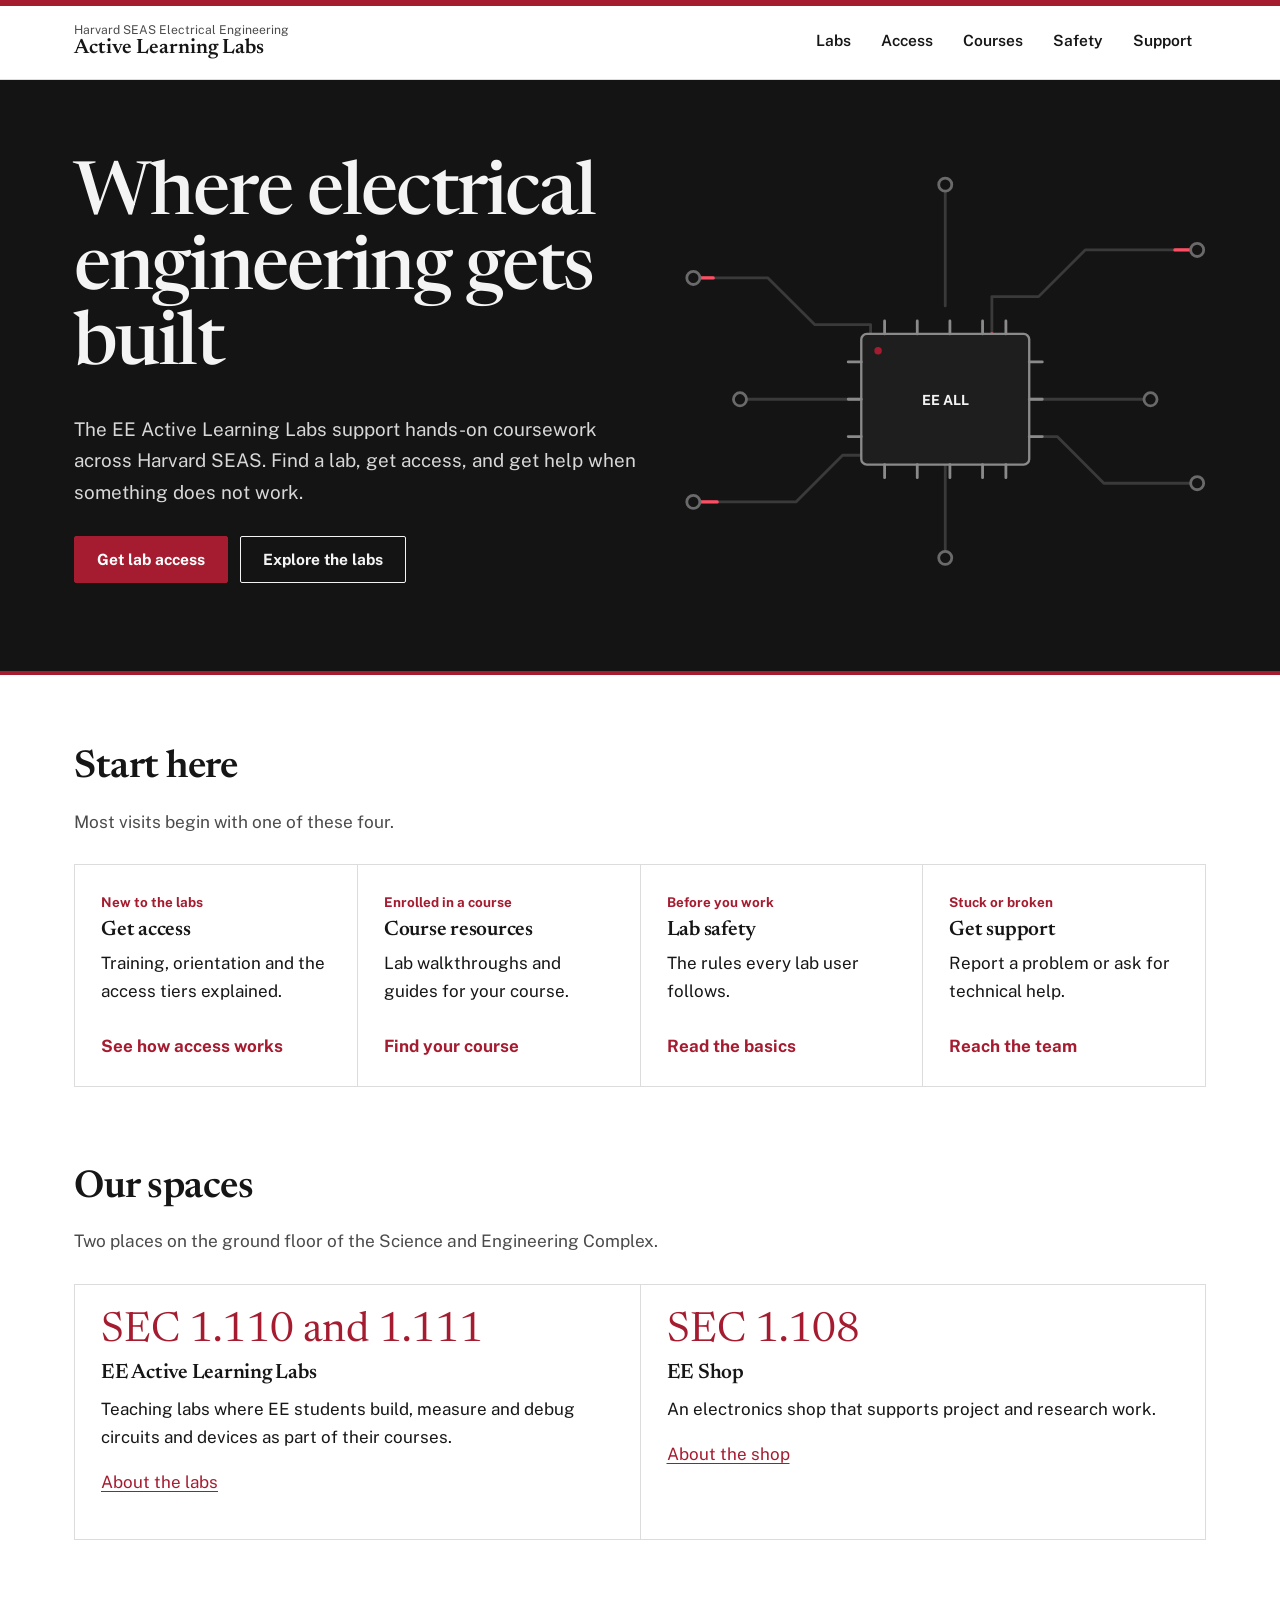
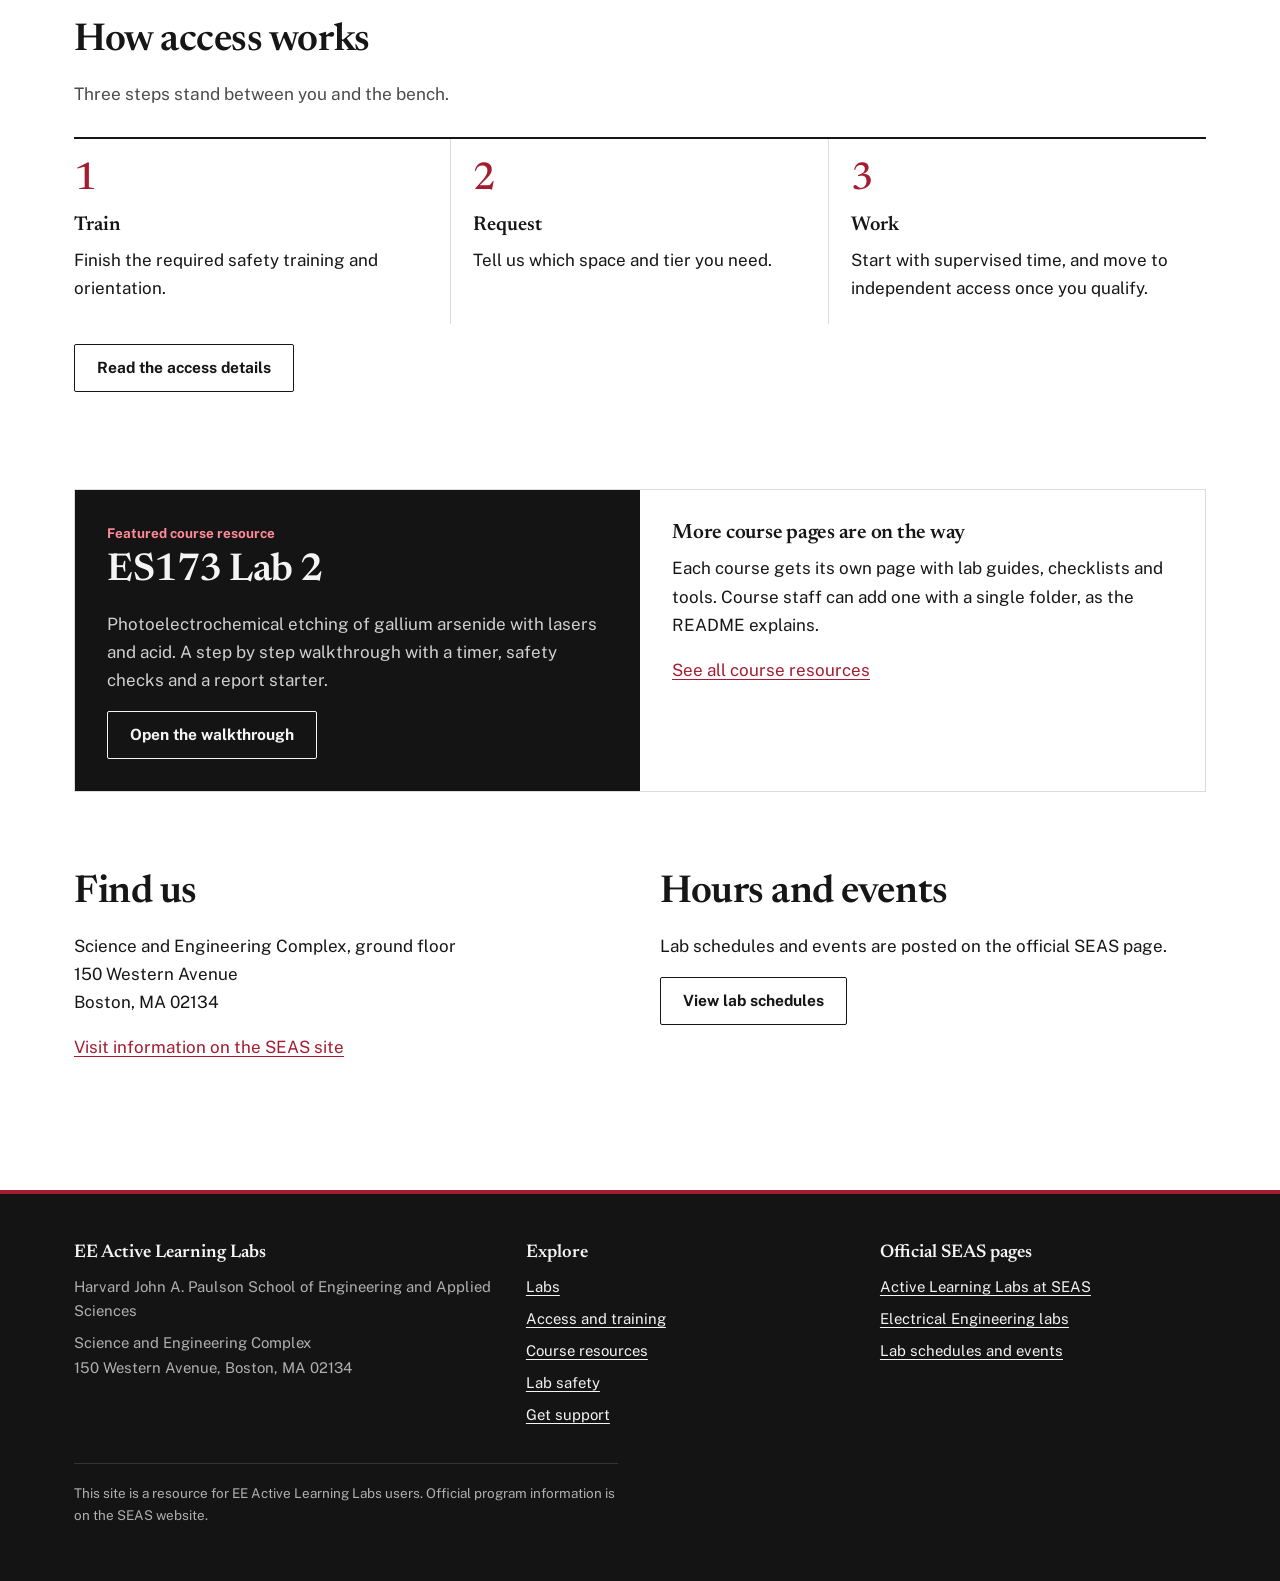
==== index.html @ 7f29cfff "Add files via upload" ====
<!doctype html>
<html lang="en">
<head>
<meta charset="utf-8">
<meta name="viewport" content="width=device-width, initial-scale=1, viewport-fit=cover">
<title>EE Active Learning Labs | Harvard SEAS</title>
<meta name="description" content="Hands-on electrical engineering labs at Harvard SEAS. Find a lab, get access and get support.">
<link rel="icon" href="assets/img/favicon.svg" type="image/svg+xml">
<link rel="preconnect" href="https://fonts.googleapis.com"><link rel="preconnect" href="https://fonts.gstatic.com" crossorigin><link href="https://fonts.googleapis.com/css2?family=Newsreader:opsz,wght@6..72,500;6..72,600&family=Public+Sans:wght@400;600;700&display=swap" rel="stylesheet">
<link rel="stylesheet" href="assets/css/site.css">
</head>
<body>
<a class="skip" href="#main">Skip to main content</a>
<header class="site"><div class="wrap site-in">
  <a class="brand" href="./"><span class="b1">Harvard SEAS Electrical Engineering</span><span class="b2">Active Learning Labs</span></a>
  <button class="menu-btn" id="menuBtn" aria-expanded="false" aria-controls="nav">Menu</button>
  <nav class="nav" id="nav" aria-label="Main"><ul><li><a href="labs/">Labs</a></li><li><a href="access/">Access</a></li><li><a href="courses/">Courses</a></li><li><a href="safety/">Safety</a></li><li><a href="support/">Support</a></li></ul></nav>
</div></header>
<main id="main">
<section class="hero"><div class="wrap">
  <div>
    <h1>Where electrical engineering gets built</h1>
    <p class="lede">The EE Active Learning Labs support hands-on coursework across Harvard SEAS. Find a lab, get access, and get help when something does not work.</p>
    <div class="btns"><a class="btn primary" href="access/">Get lab access</a><a class="btn ghost" href="labs/">Explore the labs</a></div>
  </div>
  <div class="hero-art" aria-hidden="true"><svg viewBox="0 0 560 440" role="img" aria-label="Decorative circuit board traces with a red signal pulse traveling toward a chip">
 <g class="trace">
  <path id="t1" d="M10 360 H120 L170 310 H230 V250" pathLength="400"/>
  <path id="t2" d="M550 90 H430 L380 140 H330 V180" pathLength="400"/>
  <path id="t3" d="M10 120 H90 L140 170 H200 V210" pathLength="400"/>
  <path id="t4" d="M550 340 H450 L400 290 H340 V260" pathLength="400"/>
  <path d="M280 20 V150"/><path d="M280 420 V290"/><path d="M60 250 H190"/><path d="M370 250 H500"/>
 </g>
 <path class="pulse" d="M10 360 H120 L170 310 H230 V250" pathLength="400"/>
 <path class="pulse b" d="M550 90 H430 L380 140 H330 V180" pathLength="400"/>
 <path class="pulse c" d="M10 120 H90 L140 170 H200 V210" pathLength="400"/>
 <g class="pad"><circle cx="10" cy="360" r="7"/><circle cx="550" cy="90" r="7"/><circle cx="10" cy="120" r="7"/><circle cx="550" cy="340" r="7"/><circle cx="280" cy="20" r="7"/><circle cx="280" cy="420" r="7"/><circle cx="60" cy="250" r="7"/><circle cx="500" cy="250" r="7"/></g>
 <rect class="chip" x="190" y="180" width="180" height="140" rx="6"/>
 <g stroke="#8A8A8A" stroke-width="3" stroke-linecap="round">
  <path d="M215 180v-14M250 180v-14M285 180v-14M320 180v-14M345 180v-14"/><path d="M215 320v14M250 320v14M285 320v14M320 320v14M345 320v14"/>
  <path d="M190 210h-14M190 250h-14M190 290h-14"/><path d="M370 210h14M370 250h14M370 290h14"/>
 </g>
 <circle cx="208" cy="198" r="4" fill="#A51C30"/>
 <text class="chip-t" x="280" y="256" text-anchor="middle">EE ALL</text>
</svg></div>
</div></section>

<section class="s"><div class="wrap">
  <div class="s-head"><h2>Start here</h2><p>Most visits begin with one of these four.</p></div>
  <div class="grid c4">
    <a class="tile" href="access/"><span class="kicker">New to the labs</span><h3>Get access</h3><p>Training, orientation and the access tiers explained.</p><span class="go">See how access works</span></a>
    <a class="tile" href="courses/"><span class="kicker">Enrolled in a course</span><h3>Course resources</h3><p>Lab walkthroughs and guides for your course.</p><span class="go">Find your course</span></a>
    <a class="tile" href="safety/"><span class="kicker">Before you work</span><h3>Lab safety</h3><p>The rules every lab user follows.</p><span class="go">Read the basics</span></a>
    <a class="tile" href="support/"><span class="kicker">Stuck or broken</span><h3>Get support</h3><p>Report a problem or ask for technical help.</p><span class="go">Reach the team</span></a>
  </div>
</div></section>

<section class="s"><div class="wrap">
  <div class="s-head"><h2>Our spaces</h2><p>Two places on the ground floor of the Science and Engineering Complex.</p></div>
  <div class="grid c2">
    <div><span class="room">SEC 1.110 and 1.111</span><h3>EE Active Learning Labs</h3><p>Teaching labs where EE students build, measure and debug circuits and devices as part of their courses.</p><p><a href="labs/">About the labs</a></p></div>
    <div><span class="room">SEC 1.108</span><h3>EE Shop</h3><p>An electronics shop that supports project and research work.</p><p><a href="labs/">About the shop</a></p></div>
  </div>
</div></section>

<section class="s"><div class="wrap">
  <div class="s-head"><h2>How access works</h2><p>Three steps stand between you and the bench.</p></div>
  <ol class="steps">
    <li><b>Train</b>Finish the required safety training and orientation.</li>
    <li><b>Request</b>Tell us which space and tier you need.</li>
    <li><b>Work</b>Start with supervised time, and move to independent access once you qualify.</li>
  </ol>
  <p style="margin-top:20px"><a class="btn" href="access/">Read the access details</a></p>
</div></section>

<section class="s"><div class="wrap">
  <div class="feature">
    <div class="dark"><span class="kicker" style="color:#FF8A99">Featured course resource</span><h2 style="color:#F4F4F4">ES173 Lab 2</h2><p>Photoelectrochemical etching of gallium arsenide with lasers and acid. A step by step walkthrough with a timer, safety checks and a report starter.</p><a class="btn ghost" href="courses/es173-lab2/">Open the walkthrough</a></div>
    <div><h3>More course pages are on the way</h3><p>Each course gets its own page with lab guides, checklists and tools. Course staff can add one with a single folder, as the README explains.</p><p><a href="courses/">See all course resources</a></p></div>
  </div>
</div></section>

<section class="s"><div class="wrap">
  <div class="cols">
    <div><h2>Find us</h2><p>Science and Engineering Complex, ground floor<br>150 Western Avenue<br>Boston, MA 02134</p><p><a href="https://seas.harvard.edu/about-us/visit-us" target="_blank" rel="noopener">Visit information on the SEAS site</a></p></div>
    <div><h2>Hours and events</h2><p>Lab schedules and events are posted on the official SEAS page.</p><p><a class="btn" href="https://seas.harvard.edu/active-learning-labs/events-lab-schedules" target="_blank" rel="noopener">View lab schedules</a></p></div>
  </div>
</div></section>
</main>
<footer class="foot"><div class="wrap">
  <div><b>EE Active Learning Labs</b><p>Harvard John A. Paulson School of Engineering and Applied Sciences</p><p>Science and Engineering Complex<br>150 Western Avenue, Boston, MA 02134</p></div>
  <div><b>Explore</b><p><a href="labs/">Labs</a></p><p><a href="access/">Access and training</a></p><p><a href="courses/">Course resources</a></p><p><a href="safety/">Lab safety</a></p><p><a href="support/">Get support</a></p></div>
  <div><b>Official SEAS pages</b><p><a href="https://seas.harvard.edu/active-learning-labs" target="_blank" rel="noopener">Active Learning Labs at SEAS</a></p><p><a href="https://seas.harvard.edu/active-learning-labs/electrical-engineering" target="_blank" rel="noopener">Electrical Engineering labs</a></p><p><a href="https://seas.harvard.edu/active-learning-labs/events-lab-schedules" target="_blank" rel="noopener">Lab schedules and events</a></p></div>
  <p class="fine">This site is a resource for EE Active Learning Labs users. Official program information is on the SEAS website.</p>
</div></footer>
<script src="assets/js/config.js"></script>
<script src="assets/js/site.js"></script>
</body>
</html>
---- assets/css/site.css ----
:root{
  --crimson:#A51C30;--crimson-ink:#8C1527;--on-crimson:#fff;
  --ink:#161616;--ink-2:#4B4B4B;--paper:#fff;--mist:#F4F4F4;--rule:#DCDCDC;--rule-2:#B5B5B5;--focus:#1F5FA6;
  --hero:#141414;--hero-ink:#F4F4F4;--hero-2:#B0B0B0;
  --serif:'Newsreader',Georgia,'Times New Roman',serif;
  --sans:'Public Sans','Helvetica Neue',Arial,system-ui,sans-serif;
  color-scheme:light;
  box-sizing:border-box;padding-top:env(safe-area-inset-top,0px);padding-bottom:env(safe-area-inset-bottom,0px);
}
@media (prefers-color-scheme:dark){
  :root:not([data-theme="light"]){--crimson:#E25A6E;--crimson-ink:#F08797;--on-crimson:#1A0A0D;--ink:#ECECEC;--ink-2:#B3B3B3;--paper:#1B1B1B;--mist:#121212;--rule:#303030;--rule-2:#4A4A4A;--focus:#8AB4F8;--hero:#0B0B0B;color-scheme:dark}
}
:root[data-theme="dark"]{--crimson:#E25A6E;--crimson-ink:#F08797;--on-crimson:#1A0A0D;--ink:#ECECEC;--ink-2:#B3B3B3;--paper:#1B1B1B;--mist:#121212;--rule:#303030;--rule-2:#4A4A4A;--focus:#8AB4F8;--hero:#0B0B0B;color-scheme:dark}
*,*::before,*::after{box-sizing:inherit}
html{scroll-behavior:smooth;scroll-padding-top:calc(env(safe-area-inset-top,0px) + 80px)}
body{margin:0;background:var(--paper);color:var(--ink);font:17px/1.65 var(--sans);-webkit-text-size-adjust:100%}
body::before{content:"";position:fixed;inset:0 0 auto;height:env(safe-area-inset-top,0px);background:var(--paper);z-index:60}
a{color:var(--crimson);text-underline-offset:3px}
:focus-visible{outline:3px solid var(--focus);outline-offset:3px;border-radius:2px}
.skip{position:absolute;left:-9999px;top:0}.skip:focus{left:12px;top:12px;z-index:99;background:var(--paper);padding:8px 14px}
h1,h2,h3{font-family:var(--serif);font-weight:600;line-height:1.12;margin:0 0 .45em;letter-spacing:-.012em}
h2{font-size:clamp(1.75rem,3.2vw,2.4rem)}h3{font-size:1.3rem}
p{margin:0 0 1em;max-width:68ch}ul,ol{max-width:68ch;padding-left:1.2em}li{margin-bottom:.35em}
.wrap{max-width:1180px;margin:0 auto;padding:0 24px}

/* header */
.site{position:sticky;top:env(safe-area-inset-top,0px);z-index:50;background:var(--paper);border-top:6px solid var(--crimson);border-bottom:1px solid var(--rule)}
.site-in{display:flex;align-items:center;justify-content:space-between;gap:16px;padding-top:12px;padding-bottom:12px}
.brand{display:flex;flex-direction:column;text-decoration:none;color:var(--ink);line-height:1.2}
.brand .b1{font-size:.76rem;color:var(--ink-2)}.brand .b2{font-family:var(--serif);font-weight:600;font-size:1.3rem}
.nav ul{list-style:none;display:flex;gap:2px;margin:0;padding:0;max-width:none}
.nav li{margin:0}
.nav a{display:block;padding:10px 14px;text-decoration:none;color:var(--ink);font-weight:600;font-size:.97rem;border-bottom:3px solid transparent}
.nav a:hover{border-bottom-color:var(--rule-2)}
.nav a[aria-current="page"]{border-bottom-color:var(--crimson)}
.menu-btn{display:none;font:inherit;font-weight:700;background:none;border:1.5px solid var(--ink);color:var(--ink);padding:8px 14px;border-radius:2px;min-height:44px;cursor:pointer}
@media(max-width:820px){
  .menu-btn{display:block}
  .nav{display:none;position:absolute;left:0;right:0;top:100%;background:var(--paper);border-bottom:1px solid var(--rule);padding:8px 24px 16px}
  .nav.open{display:block}
  .nav ul{flex-direction:column}
  .nav a{border-bottom:1px solid var(--rule);padding:14px 4px}
}

/* buttons */
.btn{font:inherit;font-weight:700;font-size:.97rem;display:inline-flex;align-items:center;justify-content:center;min-height:46px;padding:10px 22px;border-radius:2px;border:1.5px solid var(--ink);background:transparent;color:var(--ink);text-decoration:none;cursor:pointer;transition:background .15s,color .15s}
.btn:hover{background:var(--ink);color:var(--paper)}
.btn.primary{background:var(--crimson);border-color:var(--crimson);color:var(--on-crimson)}
.btn.primary:hover{background:var(--crimson-ink);border-color:var(--crimson-ink)}
.btn.ghost{border-color:var(--hero-ink);color:var(--hero-ink)}.btn.ghost:hover{background:var(--hero-ink);color:var(--hero)}
.btn[aria-disabled="true"]{opacity:.55;pointer-events:none}
.btns{display:flex;flex-wrap:wrap;gap:12px}

/* hero */
.hero{background:var(--hero);color:var(--hero-ink);border-bottom:4px solid var(--crimson);overflow:hidden}
.hero .wrap{display:grid;gap:32px;padding-top:56px;padding-bottom:64px}
@media(min-width:940px){.hero .wrap{grid-template-columns:1.05fr .95fr;align-items:center;padding-top:80px;padding-bottom:88px}}
.hero h1{font-size:clamp(2.5rem,6vw,4.6rem);font-weight:500;letter-spacing:-.025em;line-height:1.02;margin-bottom:.4em}
.hero p.lede{font-size:1.18rem;color:#D8D8D8;max-width:50ch;margin-bottom:28px}
.hero-art svg{display:block;width:100%;height:auto}
.trace{fill:none;stroke:#3A3A3A;stroke-width:3;stroke-linecap:round;stroke-linejoin:round}
.pulse{fill:none;stroke:#FF4D63;stroke-width:3.5;stroke-linecap:round;stroke-linejoin:round;stroke-dasharray:34 366;stroke-dashoffset:0;animation:run 5.5s linear infinite}
.pulse.b{animation-delay:-2.2s;animation-duration:7s}
.pulse.c{animation-delay:-4s;animation-duration:6.2s}
@keyframes run{to{stroke-dashoffset:-400}}
.pad{fill:#141414;stroke:#6A6A6A;stroke-width:3}
.chip{fill:#1E1E1E;stroke:#8A8A8A;stroke-width:2.5}
.chip-t{font:700 15px var(--sans);fill:#F4F4F4}
@media(prefers-reduced-motion:reduce){.pulse{animation:none;stroke-dasharray:none;opacity:.5}html{scroll-behavior:auto}}

/* sections */
section.s{padding:72px 0 8px}
.s-head{max-width:760px;margin-bottom:28px}
.s-head p{color:var(--ink-2);font-size:1.08rem}
.page-head{background:var(--mist);border-bottom:1px solid var(--rule);padding:48px 0 40px}
.page-head h1{font-size:clamp(2.1rem,4.6vw,3.2rem);font-weight:500;margin-bottom:.3em}
.page-head p{color:var(--ink-2);font-size:1.12rem;margin:0}
.crumb{font-size:.88rem;color:var(--ink-2);margin-bottom:14px}.crumb a{color:var(--ink-2)}
.grid{display:grid;gap:1px;background:var(--rule);border:1px solid var(--rule);grid-template-columns:1fr}
@media(min-width:700px){.grid.c2{grid-template-columns:repeat(2,1fr)}.grid.c4{grid-template-columns:repeat(2,1fr)}}
@media(min-width:1000px){.grid.c3{grid-template-columns:repeat(3,1fr)}.grid.c4{grid-template-columns:repeat(4,1fr)}}
.grid>*{background:var(--paper);padding:26px}
a.tile{display:block;text-decoration:none;color:var(--ink);transition:background .15s}
a.tile:hover{background:var(--mist)}
a.tile h3{margin-bottom:.3em}
a.tile .go{display:inline-block;margin-top:10px;font-weight:700;color:var(--crimson)}
a.tile:hover .go{text-decoration:underline}
.kicker{display:block;font-size:.84rem;font-weight:700;color:var(--crimson);margin-bottom:6px}
.room{font-family:var(--serif);font-size:2.6rem;line-height:1;color:var(--crimson);display:block;margin-bottom:10px}
.steps{list-style:none;padding:0;margin:0;counter-reset:s;border-top:2px solid var(--ink);max-width:none;display:grid;grid-template-columns:1fr}
@media(min-width:800px){.steps{grid-template-columns:repeat(3,1fr)}.steps li{border-right:1px solid var(--rule)}.steps li:last-child{border-right:0}}
.steps li{counter-increment:s;padding:20px 22px 22px 0;margin:0;border-bottom:1px solid var(--rule)}
@media(min-width:800px){.steps li{padding:22px;border-bottom:0}.steps li:first-child{padding-left:0}}
.steps li::before{content:counter(s);display:block;font:500 2.4rem/1 var(--serif);color:var(--crimson);margin-bottom:10px}
.steps b{display:block;font-family:var(--serif);font-size:1.25rem;font-weight:600;margin-bottom:4px}
.feature{display:grid;gap:0;border:1px solid var(--rule);grid-template-columns:1fr}
@media(min-width:800px){.feature{grid-template-columns:1fr 1fr}}
.feature>div{padding:32px}
.feature .dark{background:var(--hero);color:var(--hero-ink)}
.feature .dark p{color:#D0D0D0}
.callout{border-left:4px solid var(--ink);background:var(--mist);padding:16px 20px;margin:0 0 1.5em;max-width:74ch}
.callout.warn{border-color:#C98A1B;background:#FFF5DE;color:#553600}
@media(prefers-color-scheme:dark){:root:not([data-theme="light"]) .callout.warn{background:#34270C;color:#F2D79E}}
.callout>:last-child{margin:0}
.cols{display:grid;gap:40px;grid-template-columns:1fr}
@media(min-width:860px){.cols{grid-template-columns:1fr 1fr}}
.rules{list-style:none;padding:0;margin:0;border-top:1px solid var(--rule);max-width:none}
.rules li{padding:14px 0;margin:0;border-bottom:1px solid var(--rule)}
.rules b{display:block}
details.acc{border-top:1px solid var(--rule);max-width:78ch}details.acc:last-of-type{border-bottom:1px solid var(--rule)}
details.acc summary{cursor:pointer;list-style:none;display:flex;justify-content:space-between;align-items:center;gap:16px;padding:16px 4px;font-family:var(--serif);font-weight:600;font-size:1.2rem}
details.acc summary::-webkit-details-marker{display:none}
details.acc summary::after{content:"";width:12px;height:12px;border-right:2px solid var(--crimson);border-bottom:2px solid var(--crimson);transform:rotate(45deg) translateY(-3px);transition:transform .2s;flex:none}
details.acc[open] summary::after{transform:rotate(-135deg) translateY(-3px)}
details.acc>div{padding:0 4px 16px}
table{border-collapse:collapse;width:100%;font-size:.97rem}
th,td{padding:12px;text-align:left;vertical-align:top;border-bottom:1px solid var(--rule)}
thead th{border-bottom:2px solid var(--ink)}
.tw{overflow-x:auto}
main{padding-bottom:24px}

/* footer */
.foot{background:var(--hero);color:var(--hero-2);margin-top:80px;border-top:4px solid var(--crimson)}
.foot .wrap{display:grid;gap:28px;padding-top:44px;padding-bottom:48px;font-size:.93rem}
@media(min-width:820px){.foot .wrap{grid-template-columns:1.3fr 1fr 1fr}}
.foot b{display:block;color:var(--hero-ink);font-family:var(--serif);font-size:1.15rem;font-weight:600;margin-bottom:6px}
.foot a{color:var(--hero-ink)}.foot p{margin:0 0 .5em}
.foot .fine{grid-column:1/-1;border-top:1px solid #333;padding-top:18px;font-size:.84rem}
@media print{.site,.foot,body::before{display:none}}
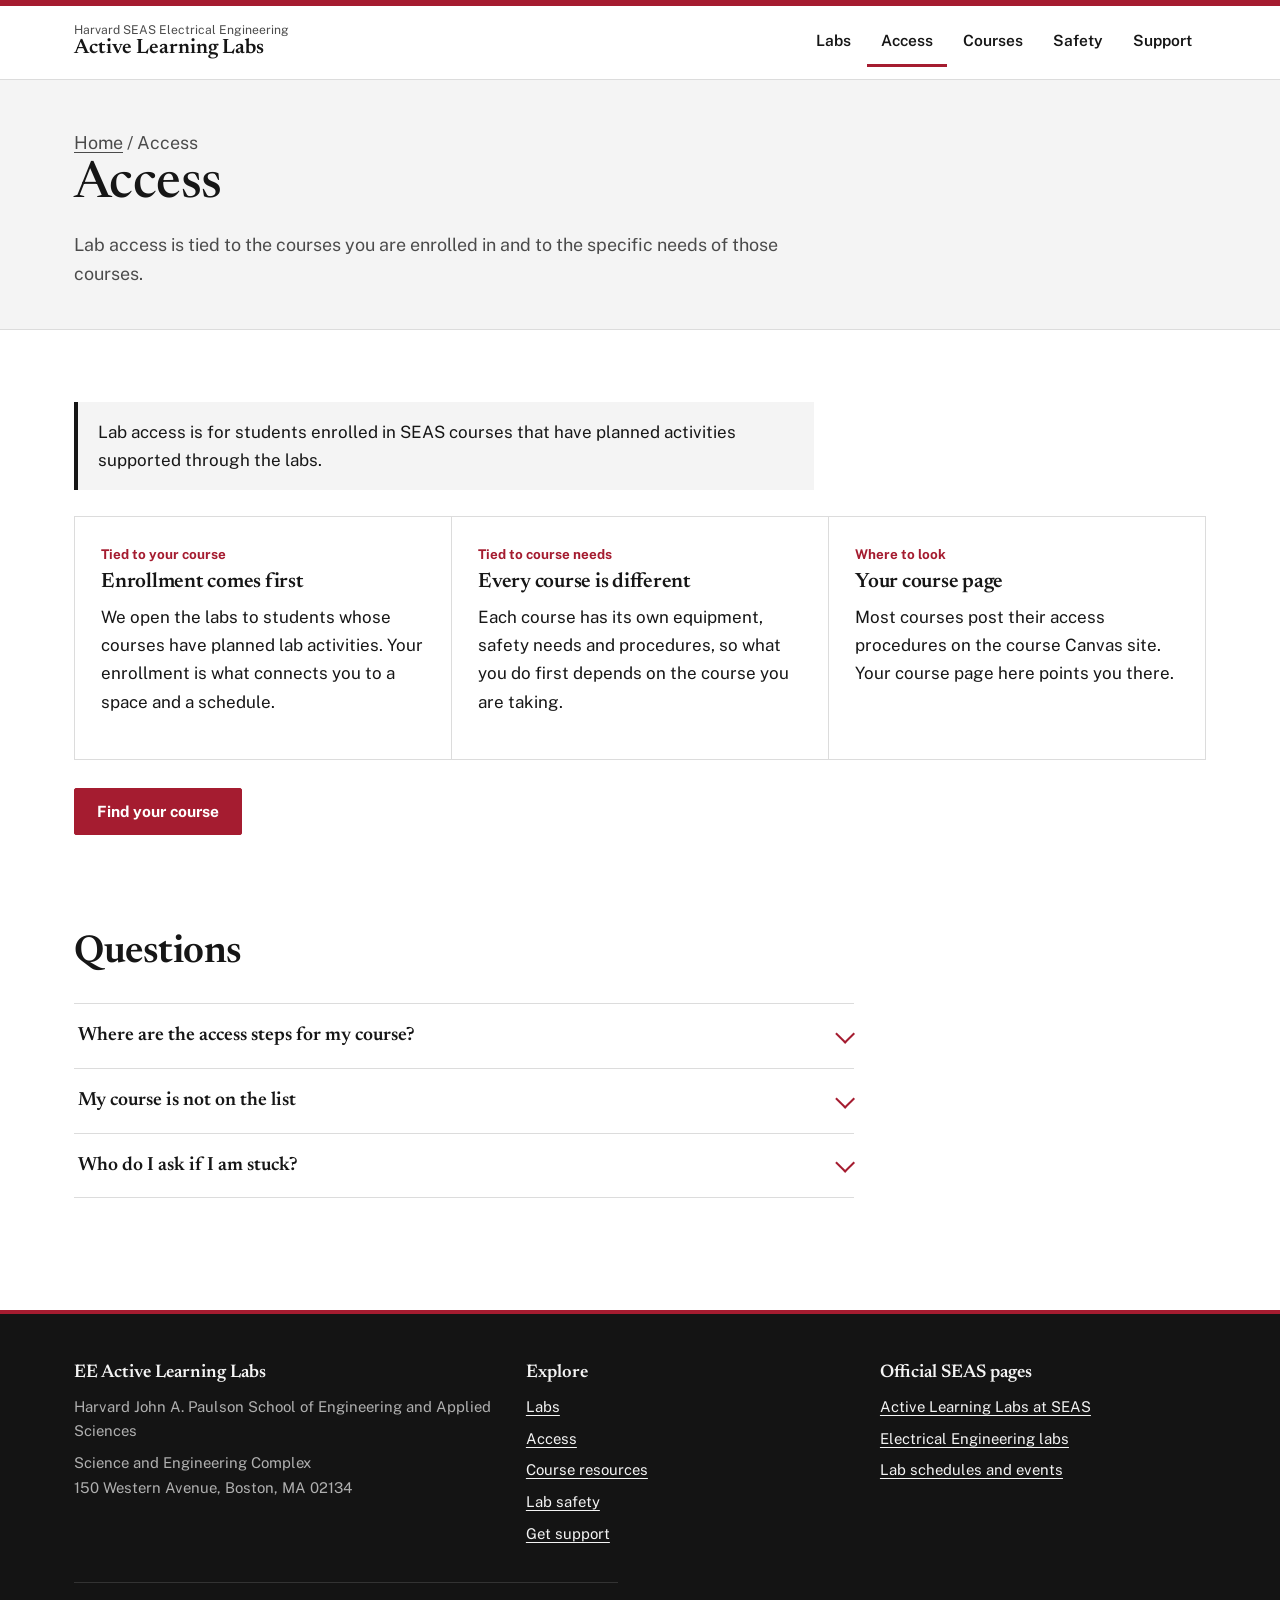
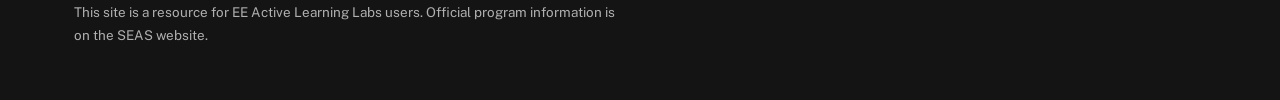
==== commit c474f5f1: "Add files via upload" ====
--- a/index.html
+++ b/index.html
@@ -3,97 +3,45 @@
 <head>
 <meta charset="utf-8">
 <meta name="viewport" content="width=device-width, initial-scale=1, viewport-fit=cover">
-<title>EE Active Learning Labs | Harvard SEAS</title>
-<meta name="description" content="Hands-on electrical engineering labs at Harvard SEAS. Find a lab, get access and get support.">
-<link rel="icon" href="assets/img/favicon.svg" type="image/svg+xml">
+<title>Access | EE Active Learning Labs</title>
+<meta name="description" content="How lab access works for courses supported by the EE Active Learning Labs.">
+<link rel="icon" href="../assets/img/favicon.svg" type="image/svg+xml">
 <link rel="preconnect" href="https://fonts.googleapis.com"><link rel="preconnect" href="https://fonts.gstatic.com" crossorigin><link href="https://fonts.googleapis.com/css2?family=Newsreader:opsz,wght@6..72,500;6..72,600&family=Public+Sans:wght@400;600;700&display=swap" rel="stylesheet">
-<link rel="stylesheet" href="assets/css/site.css">
+<link rel="stylesheet" href="../assets/css/site.css">
 </head>
 <body>
 <a class="skip" href="#main">Skip to main content</a>
 <header class="site"><div class="wrap site-in">
-  <a class="brand" href="./"><span class="b1">Harvard SEAS Electrical Engineering</span><span class="b2">Active Learning Labs</span></a>
+  <a class="brand" href="../"><span class="b1">Harvard SEAS Electrical Engineering</span><span class="b2">Active Learning Labs</span></a>
   <button class="menu-btn" id="menuBtn" aria-expanded="false" aria-controls="nav">Menu</button>
-  <nav class="nav" id="nav" aria-label="Main"><ul><li><a href="labs/">Labs</a></li><li><a href="access/">Access</a></li><li><a href="courses/">Courses</a></li><li><a href="safety/">Safety</a></li><li><a href="support/">Support</a></li></ul></nav>
+  <nav class="nav" id="nav" aria-label="Main"><ul><li><a href="../labs/">Labs</a></li><li><a href="../access/" aria-current="page">Access</a></li><li><a href="../courses/">Courses</a></li><li><a href="../safety/">Safety</a></li><li><a href="../support/">Support</a></li></ul></nav>
 </div></header>
 <main id="main">
-<section class="hero"><div class="wrap">
-  <div>
-    <h1>Where electrical engineering gets built</h1>
-    <p class="lede">The EE Active Learning Labs support hands-on coursework across Harvard SEAS. Find a lab, get access, and get help when something does not work.</p>
-    <div class="btns"><a class="btn primary" href="access/">Get lab access</a><a class="btn ghost" href="labs/">Explore the labs</a></div>
+<section class="page-head"><div class="wrap"><p class="crumb"><a href="../">Home</a> / Access</p><h1>Access</h1><p>Lab access is tied to the courses you are enrolled in and to the specific needs of those courses.</p></div></section>
+<section class="s"><div class="wrap">
+  <div class="callout"><p>Lab access is for students enrolled in SEAS courses that have planned activities supported through the labs.</p></div>
+  <div class="grid c3">
+    <div><span class="kicker">Tied to your course</span><h3>Enrollment comes first</h3><p>We open the labs to students whose courses have planned lab activities. Your enrollment is what connects you to a space and a schedule.</p></div>
+    <div><span class="kicker">Tied to course needs</span><h3>Every course is different</h3><p>Each course has its own equipment, safety needs and procedures, so what you do first depends on the course you are taking.</p></div>
+    <div><span class="kicker">Where to look</span><h3>Your course page</h3><p>Most courses post their access procedures on the course Canvas site. Your course page here points you there.</p></div>
   </div>
-  <div class="hero-art" aria-hidden="true"><svg viewBox="0 0 560 440" role="img" aria-label="Decorative circuit board traces with a red signal pulse traveling toward a chip">
- <g class="trace">
-  <path id="t1" d="M10 360 H120 L170 310 H230 V250" pathLength="400"/>
-  <path id="t2" d="M550 90 H430 L380 140 H330 V180" pathLength="400"/>
-  <path id="t3" d="M10 120 H90 L140 170 H200 V210" pathLength="400"/>
-  <path id="t4" d="M550 340 H450 L400 290 H340 V260" pathLength="400"/>
-  <path d="M280 20 V150"/><path d="M280 420 V290"/><path d="M60 250 H190"/><path d="M370 250 H500"/>
- </g>
- <path class="pulse" d="M10 360 H120 L170 310 H230 V250" pathLength="400"/>
- <path class="pulse b" d="M550 90 H430 L380 140 H330 V180" pathLength="400"/>
- <path class="pulse c" d="M10 120 H90 L140 170 H200 V210" pathLength="400"/>
- <g class="pad"><circle cx="10" cy="360" r="7"/><circle cx="550" cy="90" r="7"/><circle cx="10" cy="120" r="7"/><circle cx="550" cy="340" r="7"/><circle cx="280" cy="20" r="7"/><circle cx="280" cy="420" r="7"/><circle cx="60" cy="250" r="7"/><circle cx="500" cy="250" r="7"/></g>
- <rect class="chip" x="190" y="180" width="180" height="140" rx="6"/>
- <g stroke="#8A8A8A" stroke-width="3" stroke-linecap="round">
-  <path d="M215 180v-14M250 180v-14M285 180v-14M320 180v-14M345 180v-14"/><path d="M215 320v14M250 320v14M285 320v14M320 320v14M345 320v14"/>
-  <path d="M190 210h-14M190 250h-14M190 290h-14"/><path d="M370 210h14M370 250h14M370 290h14"/>
- </g>
- <circle cx="208" cy="198" r="4" fill="#A51C30"/>
- <text class="chip-t" x="280" y="256" text-anchor="middle">EE ALL</text>
-</svg></div>
+  <p style="margin-top:28px"><a class="btn primary" href="../courses/">Find your course</a></p>
 </div></section>
-
 <section class="s"><div class="wrap">
-  <div class="s-head"><h2>Start here</h2><p>Most visits begin with one of these four.</p></div>
-  <div class="grid c4">
-    <a class="tile" href="access/"><span class="kicker">New to the labs</span><h3>Get access</h3><p>Training, orientation and the access tiers explained.</p><span class="go">See how access works</span></a>
-    <a class="tile" href="courses/"><span class="kicker">Enrolled in a course</span><h3>Course resources</h3><p>Lab walkthroughs and guides for your course.</p><span class="go">Find your course</span></a>
-    <a class="tile" href="safety/"><span class="kicker">Before you work</span><h3>Lab safety</h3><p>The rules every lab user follows.</p><span class="go">Read the basics</span></a>
-    <a class="tile" href="support/"><span class="kicker">Stuck or broken</span><h3>Get support</h3><p>Report a problem or ask for technical help.</p><span class="go">Reach the team</span></a>
-  </div>
-</div></section>
-
-<section class="s"><div class="wrap">
-  <div class="s-head"><h2>Our spaces</h2><p>Two places on the ground floor of the Science and Engineering Complex.</p></div>
-  <div class="grid c2">
-    <div><span class="room">SEC 1.110 and 1.111</span><h3>EE Active Learning Labs</h3><p>Teaching labs where EE students build, measure and debug circuits and devices as part of their courses.</p><p><a href="labs/">About the labs</a></p></div>
-    <div><span class="room">SEC 1.108</span><h3>EE Shop</h3><p>An electronics shop that supports project and research work.</p><p><a href="labs/">About the shop</a></p></div>
-  </div>
-</div></section>
-
-<section class="s"><div class="wrap">
-  <div class="s-head"><h2>How access works</h2><p>Three steps stand between you and the bench.</p></div>
-  <ol class="steps">
-    <li><b>Train</b>Finish the required safety training and orientation.</li>
-    <li><b>Request</b>Tell us which space and tier you need.</li>
-    <li><b>Work</b>Start with supervised time, and move to independent access once you qualify.</li>
-  </ol>
-  <p style="margin-top:20px"><a class="btn" href="access/">Read the access details</a></p>
-</div></section>
-
-<section class="s"><div class="wrap">
-  <div class="feature">
-    <div class="dark"><span class="kicker" style="color:#FF8A99">Featured course resource</span><h2 style="color:#F4F4F4">ES173 Lab 2</h2><p>Photoelectrochemical etching of gallium arsenide with lasers and acid. A step by step walkthrough with a timer, safety checks and a report starter.</p><a class="btn ghost" href="courses/es173-lab2/">Open the walkthrough</a></div>
-    <div><h3>More course pages are on the way</h3><p>Each course gets its own page with lab guides, checklists and tools. Course staff can add one with a single folder, as the README explains.</p><p><a href="courses/">See all course resources</a></p></div>
-  </div>
-</div></section>
-
-<section class="s"><div class="wrap">
-  <div class="cols">
-    <div><h2>Find us</h2><p>Science and Engineering Complex, ground floor<br>150 Western Avenue<br>Boston, MA 02134</p><p><a href="https://seas.harvard.edu/about-us/visit-us" target="_blank" rel="noopener">Visit information on the SEAS site</a></p></div>
-    <div><h2>Hours and events</h2><p>Lab schedules and events are posted on the official SEAS page.</p><p><a class="btn" href="https://seas.harvard.edu/active-learning-labs/events-lab-schedules" target="_blank" rel="noopener">View lab schedules</a></p></div>
-  </div>
+  <div class="s-head"><h2>Questions</h2></div>
+  <details class="acc"><summary>Where are the access steps for my course?</summary><div><p>Open your course from the <a href="../courses/">course list</a>. Most courses post access procedures on their Canvas site, and your course page says where to look.</p></div></details>
+  <details class="acc"><summary>My course is not on the list</summary><div><p>Ask your course staff first. If you still need help, use the <a href="../support/">support page</a>.</p></div></details>
+  <details class="acc"><summary>Who do I ask if I am stuck?</summary><div><p>Use the <a href="../support/">support page</a> and name your course.</p></div></details>
 </div></section>
 </main>
 <footer class="foot"><div class="wrap">
   <div><b>EE Active Learning Labs</b><p>Harvard John A. Paulson School of Engineering and Applied Sciences</p><p>Science and Engineering Complex<br>150 Western Avenue, Boston, MA 02134</p></div>
-  <div><b>Explore</b><p><a href="labs/">Labs</a></p><p><a href="access/">Access and training</a></p><p><a href="courses/">Course resources</a></p><p><a href="safety/">Lab safety</a></p><p><a href="support/">Get support</a></p></div>
+  <div><b>Explore</b><p><a href="../labs/">Labs</a></p><p><a href="../access/">Access</a></p><p><a href="../courses/">Course resources</a></p><p><a href="../safety/">Lab safety</a></p><p><a href="../support/">Get support</a></p></div>
   <div><b>Official SEAS pages</b><p><a href="https://seas.harvard.edu/active-learning-labs" target="_blank" rel="noopener">Active Learning Labs at SEAS</a></p><p><a href="https://seas.harvard.edu/active-learning-labs/electrical-engineering" target="_blank" rel="noopener">Electrical Engineering labs</a></p><p><a href="https://seas.harvard.edu/active-learning-labs/events-lab-schedules" target="_blank" rel="noopener">Lab schedules and events</a></p></div>
   <p class="fine">This site is a resource for EE Active Learning Labs users. Official program information is on the SEAS website.</p>
 </div></footer>
-<script src="assets/js/config.js"></script>
-<script src="assets/js/site.js"></script>
+<script src="../assets/js/config.js"></script>
+<script src="../assets/js/site.js"></script>
+
 </body>
 </html>
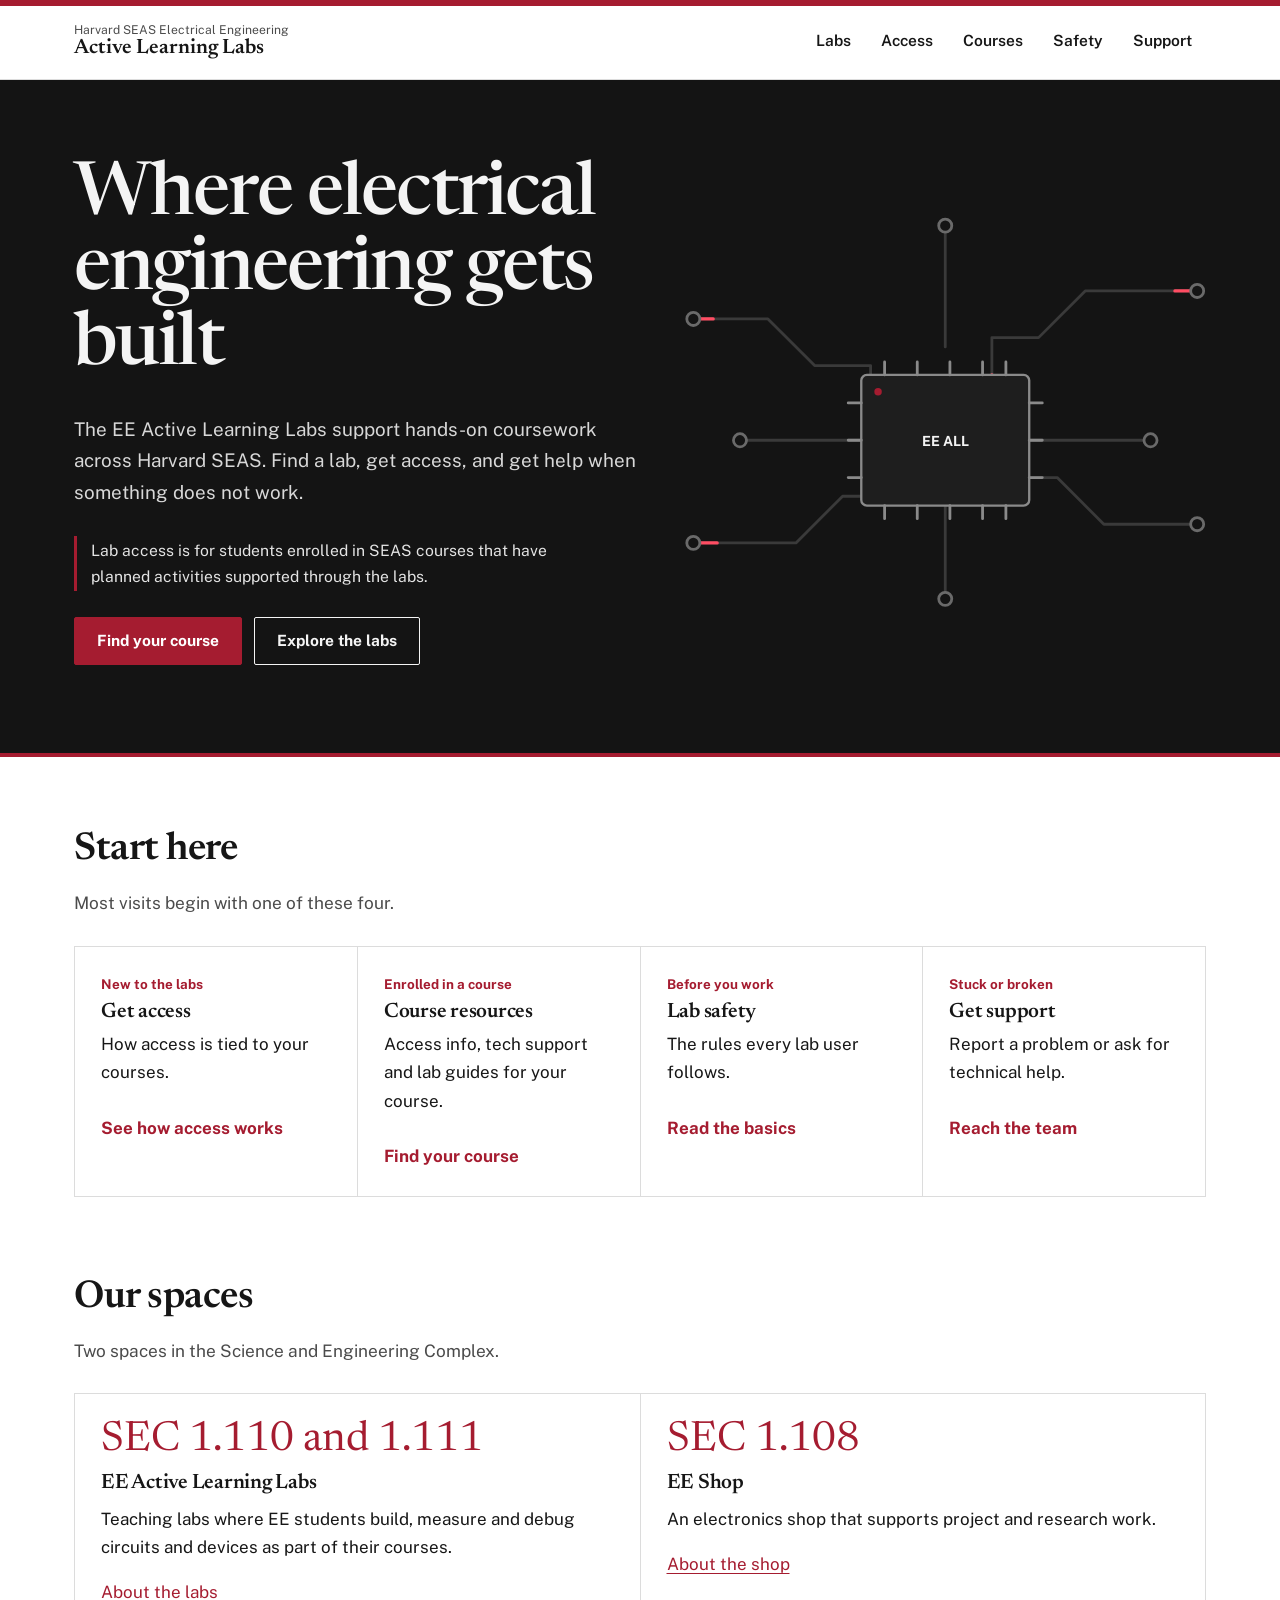
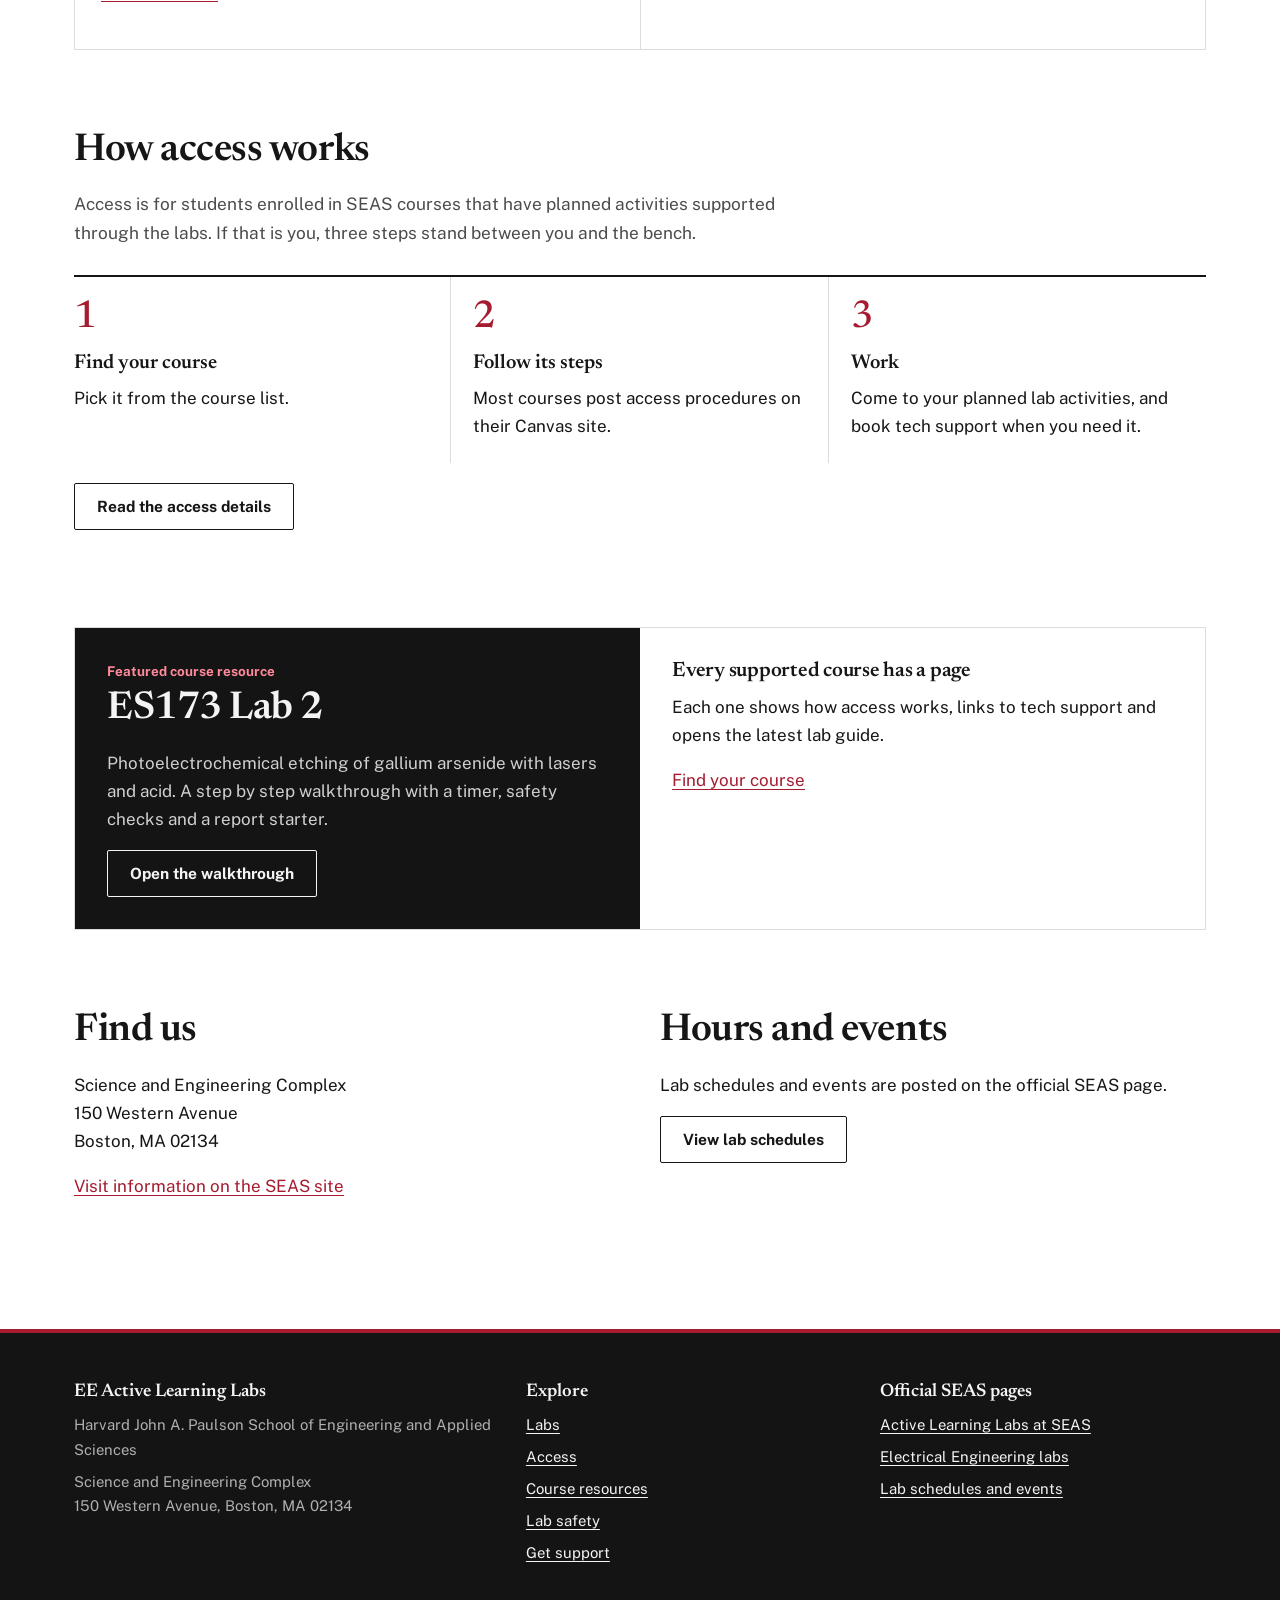
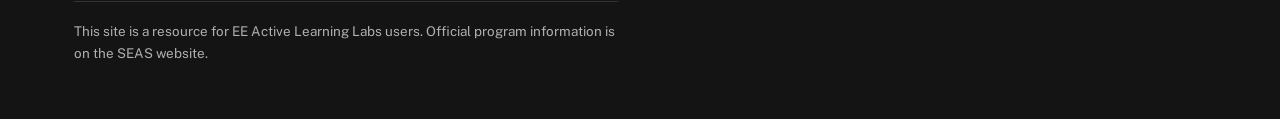
==== commit 4a6d04bf: "Add files via upload" ====
--- a/index.html
+++ b/index.html
@@ -3,45 +3,99 @@
 <head>
 <meta charset="utf-8">
 <meta name="viewport" content="width=device-width, initial-scale=1, viewport-fit=cover">
-<title>Access | EE Active Learning Labs</title>
-<meta name="description" content="How lab access works for courses supported by the EE Active Learning Labs.">
-<link rel="icon" href="../assets/img/favicon.svg" type="image/svg+xml">
+<title>EE Active Learning Labs | Harvard SEAS</title>
+<meta name="description" content="Hands-on electrical engineering labs at Harvard SEAS. Find a lab, get access and get support.">
+<link rel="icon" href="assets/img/favicon.svg" type="image/svg+xml">
 <link rel="preconnect" href="https://fonts.googleapis.com"><link rel="preconnect" href="https://fonts.gstatic.com" crossorigin><link href="https://fonts.googleapis.com/css2?family=Newsreader:opsz,wght@6..72,500;6..72,600&family=Public+Sans:wght@400;600;700&display=swap" rel="stylesheet">
-<link rel="stylesheet" href="../assets/css/site.css">
+<link rel="stylesheet" href="assets/css/site.css">
 </head>
 <body>
 <a class="skip" href="#main">Skip to main content</a>
 <header class="site"><div class="wrap site-in">
-  <a class="brand" href="../"><span class="b1">Harvard SEAS Electrical Engineering</span><span class="b2">Active Learning Labs</span></a>
+  <a class="brand" href="./"><span class="b1">Harvard SEAS Electrical Engineering</span><span class="b2">Active Learning Labs</span></a>
   <button class="menu-btn" id="menuBtn" aria-expanded="false" aria-controls="nav">Menu</button>
-  <nav class="nav" id="nav" aria-label="Main"><ul><li><a href="../labs/">Labs</a></li><li><a href="../access/" aria-current="page">Access</a></li><li><a href="../courses/">Courses</a></li><li><a href="../safety/">Safety</a></li><li><a href="../support/">Support</a></li></ul></nav>
+  <nav class="nav" id="nav" aria-label="Main"><ul><li><a href="labs/">Labs</a></li><li><a href="access/">Access</a></li><li><a href="courses/">Courses</a></li><li><a href="safety/">Safety</a></li><li><a href="support/">Support</a></li></ul></nav>
 </div></header>
 <main id="main">
-<section class="page-head"><div class="wrap"><p class="crumb"><a href="../">Home</a> / Access</p><h1>Access</h1><p>Lab access is tied to the courses you are enrolled in and to the specific needs of those courses.</p></div></section>
+<section class="hero"><div class="wrap">
+  <div>
+    <h1>Where electrical engineering gets built</h1>
+    <p class="lede">The EE Active Learning Labs support hands-on coursework across Harvard SEAS. Find a lab, get access, and get help when something does not work.</p>
+    <p class="elig">Lab access is for students enrolled in SEAS courses that have planned activities supported through the labs.</p>
+    <div class="btns"><a class="btn primary" href="courses/">Find your course</a><a class="btn ghost" href="labs/">Explore the labs</a></div>
+  </div>
+  <div class="hero-art" aria-hidden="true"><svg viewBox="0 0 560 440" role="img" aria-label="Decorative circuit board traces with a red signal pulse traveling toward a chip">
+ <g class="trace">
+  <path id="t1" d="M10 360 H120 L170 310 H230 V250" pathLength="400"/>
+  <path id="t2" d="M550 90 H430 L380 140 H330 V180" pathLength="400"/>
+  <path id="t3" d="M10 120 H90 L140 170 H200 V210" pathLength="400"/>
+  <path id="t4" d="M550 340 H450 L400 290 H340 V260" pathLength="400"/>
+  <path d="M280 20 V150"/><path d="M280 420 V290"/><path d="M60 250 H190"/><path d="M370 250 H500"/>
+ </g>
+ <path class="pulse" d="M10 360 H120 L170 310 H230 V250" pathLength="400"/>
+ <path class="pulse b" d="M550 90 H430 L380 140 H330 V180" pathLength="400"/>
+ <path class="pulse c" d="M10 120 H90 L140 170 H200 V210" pathLength="400"/>
+ <g class="pad"><circle cx="10" cy="360" r="7"/><circle cx="550" cy="90" r="7"/><circle cx="10" cy="120" r="7"/><circle cx="550" cy="340" r="7"/><circle cx="280" cy="20" r="7"/><circle cx="280" cy="420" r="7"/><circle cx="60" cy="250" r="7"/><circle cx="500" cy="250" r="7"/></g>
+ <rect class="chip" x="190" y="180" width="180" height="140" rx="6"/>
+ <g stroke="#8A8A8A" stroke-width="3" stroke-linecap="round">
+  <path d="M215 180v-14M250 180v-14M285 180v-14M320 180v-14M345 180v-14"/><path d="M215 320v14M250 320v14M285 320v14M320 320v14M345 320v14"/>
+  <path d="M190 210h-14M190 250h-14M190 290h-14"/><path d="M370 210h14M370 250h14M370 290h14"/>
+ </g>
+ <circle cx="208" cy="198" r="4" fill="#A51C30"/>
+ <text class="chip-t" x="280" y="256" text-anchor="middle">EE ALL</text>
+</svg></div>
+</div></section>
+
 <section class="s"><div class="wrap">
-  <div class="callout"><p>Lab access is for students enrolled in SEAS courses that have planned activities supported through the labs.</p></div>
-  <div class="grid c3">
-    <div><span class="kicker">Tied to your course</span><h3>Enrollment comes first</h3><p>We open the labs to students whose courses have planned lab activities. Your enrollment is what connects you to a space and a schedule.</p></div>
-    <div><span class="kicker">Tied to course needs</span><h3>Every course is different</h3><p>Each course has its own equipment, safety needs and procedures, so what you do first depends on the course you are taking.</p></div>
-    <div><span class="kicker">Where to look</span><h3>Your course page</h3><p>Most courses post their access procedures on the course Canvas site. Your course page here points you there.</p></div>
+  <div class="s-head"><h2>Start here</h2><p>Most visits begin with one of these four.</p></div>
+  <div class="grid c4">
+    <a class="tile" href="access/"><span class="kicker">New to the labs</span><h3>Get access</h3><p>How access is tied to your courses.</p><span class="go">See how access works</span></a>
+    <a class="tile" href="courses/"><span class="kicker">Enrolled in a course</span><h3>Course resources</h3><p>Access info, tech support and lab guides for your course.</p><span class="go">Find your course</span></a>
+    <a class="tile" href="safety/"><span class="kicker">Before you work</span><h3>Lab safety</h3><p>The rules every lab user follows.</p><span class="go">Read the basics</span></a>
+    <a class="tile" href="support/"><span class="kicker">Stuck or broken</span><h3>Get support</h3><p>Report a problem or ask for technical help.</p><span class="go">Reach the team</span></a>
   </div>
-  <p style="margin-top:28px"><a class="btn primary" href="../courses/">Find your course</a></p>
 </div></section>
+
 <section class="s"><div class="wrap">
-  <div class="s-head"><h2>Questions</h2></div>
-  <details class="acc"><summary>Where are the access steps for my course?</summary><div><p>Open your course from the <a href="../courses/">course list</a>. Most courses post access procedures on their Canvas site, and your course page says where to look.</p></div></details>
-  <details class="acc"><summary>My course is not on the list</summary><div><p>Ask your course staff first. If you still need help, use the <a href="../support/">support page</a>.</p></div></details>
-  <details class="acc"><summary>Who do I ask if I am stuck?</summary><div><p>Use the <a href="../support/">support page</a> and name your course.</p></div></details>
+  <div class="s-head"><h2>Our spaces</h2><p>Two spaces in the Science and Engineering Complex.</p></div>
+  <div class="grid c2">
+    <div><span class="room">SEC 1.110 and 1.111</span><h3>EE Active Learning Labs</h3><p>Teaching labs where EE students build, measure and debug circuits and devices as part of their courses.</p><p><a href="labs/">About the labs</a></p></div>
+    <div><span class="room">SEC 1.108</span><h3>EE Shop</h3><p>An electronics shop that supports project and research work.</p><p><a href="labs/">About the shop</a></p></div>
+  </div>
+</div></section>
+
+<section class="s"><div class="wrap">
+  <div class="s-head"><h2>How access works</h2><p>Access is for students enrolled in SEAS courses that have planned activities supported through the labs. If that is you, three steps stand between you and the bench.</p></div>
+  <ol class="steps">
+    <li><b>Find your course</b>Pick it from the course list.</li>
+    <li><b>Follow its steps</b>Most courses post access procedures on their Canvas site.</li>
+    <li><b>Work</b>Come to your planned lab activities, and book tech support when you need it.</li>
+  </ol>
+  <p style="margin-top:20px"><a class="btn" href="access/">Read the access details</a></p>
+</div></section>
+
+<section class="s"><div class="wrap">
+  <div class="feature">
+    <div class="dark"><span class="kicker" style="color:#FF8A99">Featured course resource</span><h2 style="color:#F4F4F4">ES173 Lab 2</h2><p>Photoelectrochemical etching of gallium arsenide with lasers and acid. A step by step walkthrough with a timer, safety checks and a report starter.</p><a class="btn ghost" href="courses/es173-lab2/">Open the walkthrough</a></div>
+    <div><h3>Every supported course has a page</h3><p>Each one shows how access works, links to tech support and opens the latest lab guide.</p><p><a href="courses/">Find your course</a></p></div>
+  </div>
+</div></section>
+
+<section class="s"><div class="wrap">
+  <div class="cols">
+    <div><h2>Find us</h2><p>Science and Engineering Complex<br>150 Western Avenue<br>Boston, MA 02134</p><p><a href="https://seas.harvard.edu/about-us/visit-us" target="_blank" rel="noopener">Visit information on the SEAS site</a></p></div>
+    <div><h2>Hours and events</h2><p>Lab schedules and events are posted on the official SEAS page.</p><p><a class="btn" href="https://seas.harvard.edu/active-learning-labs/events-lab-schedules" target="_blank" rel="noopener">View lab schedules</a></p></div>
+  </div>
 </div></section>
 </main>
 <footer class="foot"><div class="wrap">
   <div><b>EE Active Learning Labs</b><p>Harvard John A. Paulson School of Engineering and Applied Sciences</p><p>Science and Engineering Complex<br>150 Western Avenue, Boston, MA 02134</p></div>
-  <div><b>Explore</b><p><a href="../labs/">Labs</a></p><p><a href="../access/">Access</a></p><p><a href="../courses/">Course resources</a></p><p><a href="../safety/">Lab safety</a></p><p><a href="../support/">Get support</a></p></div>
+  <div><b>Explore</b><p><a href="labs/">Labs</a></p><p><a href="access/">Access</a></p><p><a href="courses/">Course resources</a></p><p><a href="safety/">Lab safety</a></p><p><a href="support/">Get support</a></p></div>
   <div><b>Official SEAS pages</b><p><a href="https://seas.harvard.edu/active-learning-labs" target="_blank" rel="noopener">Active Learning Labs at SEAS</a></p><p><a href="https://seas.harvard.edu/active-learning-labs/electrical-engineering" target="_blank" rel="noopener">Electrical Engineering labs</a></p><p><a href="https://seas.harvard.edu/active-learning-labs/events-lab-schedules" target="_blank" rel="noopener">Lab schedules and events</a></p></div>
   <p class="fine">This site is a resource for EE Active Learning Labs users. Official program information is on the SEAS website.</p>
 </div></footer>
-<script src="../assets/js/config.js"></script>
-<script src="../assets/js/site.js"></script>
+<script src="assets/js/config.js"></script>
+<script src="assets/js/site.js"></script>
 
 </body>
 </html>
--- a/assets/css/site.css
+++ b/assets/css/site.css
@@ -127,3 +127,20 @@
 .foot a{color:var(--hero-ink)}.foot p{margin:0 0 .5em}
 .foot .fine{grid-column:1/-1;border-top:1px solid #333;padding-top:18px;font-size:.84rem}
 @media print{.site,.foot,body::before{display:none}}
+.hero p.elig{font-size:.98rem;color:#E4E4E4;border-left:3px solid var(--crimson);padding:2px 0 2px 14px;margin:0 0 26px;max-width:50ch}
+label.f{display:block;font-weight:700;font-size:.92rem;margin:0 0 6px}
+input[type=search],input[type=text],select{font:inherit;color:var(--ink);background:var(--paper);border:1.5px solid var(--rule-2);border-radius:2px;padding:10px 12px;min-height:46px;max-width:100%}
+input[type=search]{width:min(100%,360px)}
+.tools{display:flex;flex-wrap:wrap;gap:20px 32px;align-items:flex-end;margin-bottom:12px}
+.chips{display:flex;flex-wrap:wrap;gap:8px}
+.chip{font:inherit;font-weight:700;font-size:.92rem;border:1.5px solid var(--ink);background:transparent;color:var(--ink);padding:8px 14px;border-radius:2px;min-height:44px;cursor:pointer}
+.chip:hover{background:var(--mist)}
+.chip[aria-pressed="true"]{background:var(--ink);color:var(--paper)}
+a.ctile{padding:20px 22px}
+a.ctile h3{font-size:1.5rem;margin:0}
+a.ctile p{margin:4px 0 0;color:var(--ink-2);font-size:.95rem}
+.switch{margin-bottom:24px}
+.switch select{min-width:220px}
+.grid>div .btn{margin-top:6px}
+#cGrid{background:transparent;border:0;gap:0;border-top:1px solid var(--rule);border-left:1px solid var(--rule)}
+#cGrid>a{border-right:1px solid var(--rule);border-bottom:1px solid var(--rule)}
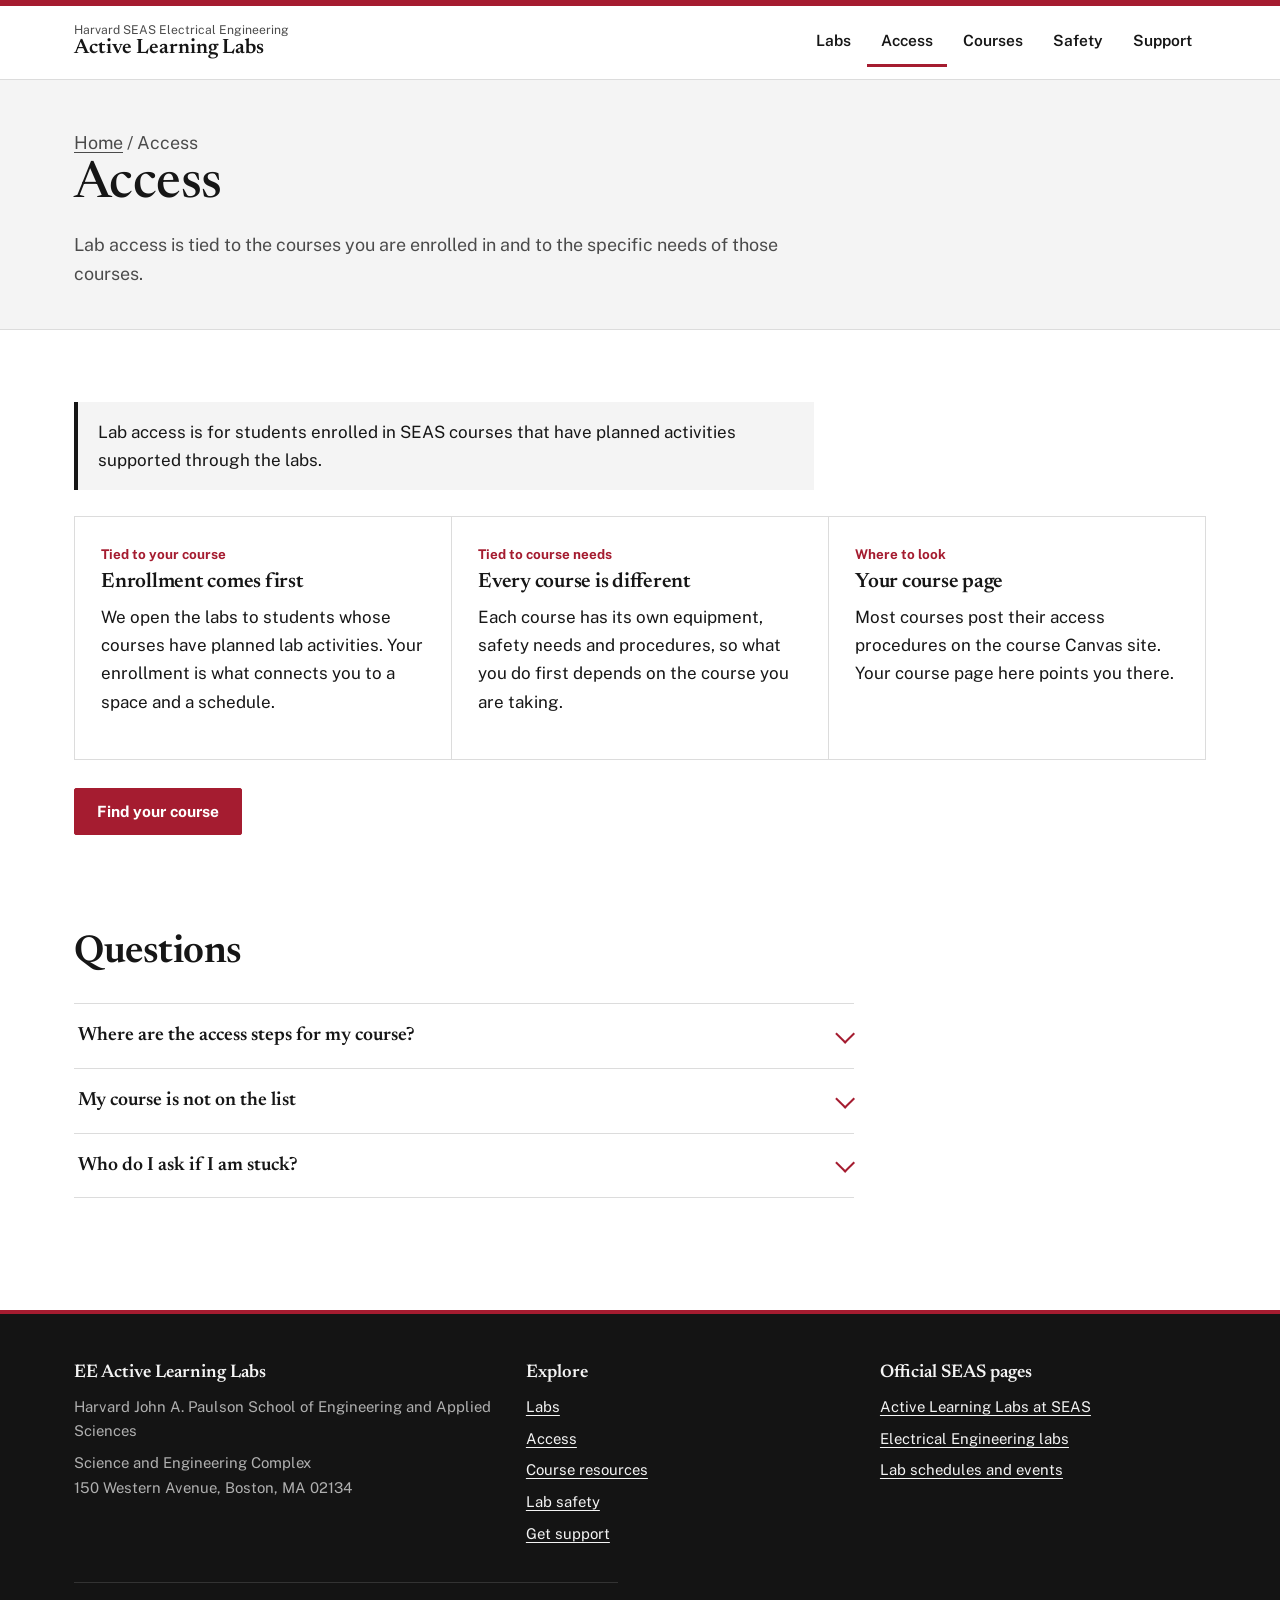
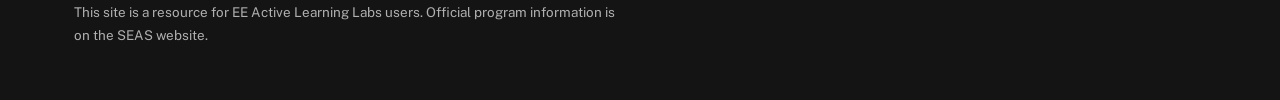
==== commit 82296f16: "Add files via upload" ====
--- a/index.html
+++ b/index.html
@@ -3,99 +3,45 @@
 <head>
 <meta charset="utf-8">
 <meta name="viewport" content="width=device-width, initial-scale=1, viewport-fit=cover">
-<title>EE Active Learning Labs | Harvard SEAS</title>
-<meta name="description" content="Hands-on electrical engineering labs at Harvard SEAS. Find a lab, get access and get support.">
-<link rel="icon" href="assets/img/favicon.svg" type="image/svg+xml">
+<title>Access | EE Active Learning Labs</title>
+<meta name="description" content="How lab access works for courses supported by the EE Active Learning Labs.">
+<link rel="icon" href="../assets/img/favicon.svg" type="image/svg+xml">
 <link rel="preconnect" href="https://fonts.googleapis.com"><link rel="preconnect" href="https://fonts.gstatic.com" crossorigin><link href="https://fonts.googleapis.com/css2?family=Newsreader:opsz,wght@6..72,500;6..72,600&family=Public+Sans:wght@400;600;700&display=swap" rel="stylesheet">
-<link rel="stylesheet" href="assets/css/site.css">
+<link rel="stylesheet" href="../assets/css/site.css">
 </head>
 <body>
 <a class="skip" href="#main">Skip to main content</a>
 <header class="site"><div class="wrap site-in">
-  <a class="brand" href="./"><span class="b1">Harvard SEAS Electrical Engineering</span><span class="b2">Active Learning Labs</span></a>
+  <a class="brand" href="../"><span class="b1">Harvard SEAS Electrical Engineering</span><span class="b2">Active Learning Labs</span></a>
   <button class="menu-btn" id="menuBtn" aria-expanded="false" aria-controls="nav">Menu</button>
-  <nav class="nav" id="nav" aria-label="Main"><ul><li><a href="labs/">Labs</a></li><li><a href="access/">Access</a></li><li><a href="courses/">Courses</a></li><li><a href="safety/">Safety</a></li><li><a href="support/">Support</a></li></ul></nav>
+  <nav class="nav" id="nav" aria-label="Main"><ul><li><a href="../labs/">Labs</a></li><li><a href="../access/" aria-current="page">Access</a></li><li><a href="../courses/">Courses</a></li><li><a href="../safety/">Safety</a></li><li><a href="../support/">Support</a></li></ul></nav>
 </div></header>
 <main id="main">
-<section class="hero"><div class="wrap">
-  <div>
-    <h1>Where electrical engineering gets built</h1>
-    <p class="lede">The EE Active Learning Labs support hands-on coursework across Harvard SEAS. Find a lab, get access, and get help when something does not work.</p>
-    <p class="elig">Lab access is for students enrolled in SEAS courses that have planned activities supported through the labs.</p>
-    <div class="btns"><a class="btn primary" href="courses/">Find your course</a><a class="btn ghost" href="labs/">Explore the labs</a></div>
+<section class="page-head"><div class="wrap"><p class="crumb"><a href="../">Home</a> / Access</p><h1>Access</h1><p>Lab access is tied to the courses you are enrolled in and to the specific needs of those courses.</p></div></section>
+<section class="s"><div class="wrap">
+  <div class="callout"><p>Lab access is for students enrolled in SEAS courses that have planned activities supported through the labs.</p></div>
+  <div class="grid c3">
+    <div><span class="kicker">Tied to your course</span><h3>Enrollment comes first</h3><p>We open the labs to students whose courses have planned lab activities. Your enrollment is what connects you to a space and a schedule.</p></div>
+    <div><span class="kicker">Tied to course needs</span><h3>Every course is different</h3><p>Each course has its own equipment, safety needs and procedures, so what you do first depends on the course you are taking.</p></div>
+    <div><span class="kicker">Where to look</span><h3>Your course page</h3><p>Most courses post their access procedures on the course Canvas site. Your course page here points you there.</p></div>
   </div>
-  <div class="hero-art" aria-hidden="true"><svg viewBox="0 0 560 440" role="img" aria-label="Decorative circuit board traces with a red signal pulse traveling toward a chip">
- <g class="trace">
-  <path id="t1" d="M10 360 H120 L170 310 H230 V250" pathLength="400"/>
-  <path id="t2" d="M550 90 H430 L380 140 H330 V180" pathLength="400"/>
-  <path id="t3" d="M10 120 H90 L140 170 H200 V210" pathLength="400"/>
-  <path id="t4" d="M550 340 H450 L400 290 H340 V260" pathLength="400"/>
-  <path d="M280 20 V150"/><path d="M280 420 V290"/><path d="M60 250 H190"/><path d="M370 250 H500"/>
- </g>
- <path class="pulse" d="M10 360 H120 L170 310 H230 V250" pathLength="400"/>
- <path class="pulse b" d="M550 90 H430 L380 140 H330 V180" pathLength="400"/>
- <path class="pulse c" d="M10 120 H90 L140 170 H200 V210" pathLength="400"/>
- <g class="pad"><circle cx="10" cy="360" r="7"/><circle cx="550" cy="90" r="7"/><circle cx="10" cy="120" r="7"/><circle cx="550" cy="340" r="7"/><circle cx="280" cy="20" r="7"/><circle cx="280" cy="420" r="7"/><circle cx="60" cy="250" r="7"/><circle cx="500" cy="250" r="7"/></g>
- <rect class="chip" x="190" y="180" width="180" height="140" rx="6"/>
- <g stroke="#8A8A8A" stroke-width="3" stroke-linecap="round">
-  <path d="M215 180v-14M250 180v-14M285 180v-14M320 180v-14M345 180v-14"/><path d="M215 320v14M250 320v14M285 320v14M320 320v14M345 320v14"/>
-  <path d="M190 210h-14M190 250h-14M190 290h-14"/><path d="M370 210h14M370 250h14M370 290h14"/>
- </g>
- <circle cx="208" cy="198" r="4" fill="#A51C30"/>
- <text class="chip-t" x="280" y="256" text-anchor="middle">EE ALL</text>
-</svg></div>
+  <p style="margin-top:28px"><a class="btn primary" href="../courses/">Find your course</a></p>
 </div></section>
-
 <section class="s"><div class="wrap">
-  <div class="s-head"><h2>Start here</h2><p>Most visits begin with one of these four.</p></div>
-  <div class="grid c4">
-    <a class="tile" href="access/"><span class="kicker">New to the labs</span><h3>Get access</h3><p>How access is tied to your courses.</p><span class="go">See how access works</span></a>
-    <a class="tile" href="courses/"><span class="kicker">Enrolled in a course</span><h3>Course resources</h3><p>Access info, tech support and lab guides for your course.</p><span class="go">Find your course</span></a>
-    <a class="tile" href="safety/"><span class="kicker">Before you work</span><h3>Lab safety</h3><p>The rules every lab user follows.</p><span class="go">Read the basics</span></a>
-    <a class="tile" href="support/"><span class="kicker">Stuck or broken</span><h3>Get support</h3><p>Report a problem or ask for technical help.</p><span class="go">Reach the team</span></a>
-  </div>
-</div></section>
-
-<section class="s"><div class="wrap">
-  <div class="s-head"><h2>Our spaces</h2><p>Two spaces in the Science and Engineering Complex.</p></div>
-  <div class="grid c2">
-    <div><span class="room">SEC 1.110 and 1.111</span><h3>EE Active Learning Labs</h3><p>Teaching labs where EE students build, measure and debug circuits and devices as part of their courses.</p><p><a href="labs/">About the labs</a></p></div>
-    <div><span class="room">SEC 1.108</span><h3>EE Shop</h3><p>An electronics shop that supports project and research work.</p><p><a href="labs/">About the shop</a></p></div>
-  </div>
-</div></section>
-
-<section class="s"><div class="wrap">
-  <div class="s-head"><h2>How access works</h2><p>Access is for students enrolled in SEAS courses that have planned activities supported through the labs. If that is you, three steps stand between you and the bench.</p></div>
-  <ol class="steps">
-    <li><b>Find your course</b>Pick it from the course list.</li>
-    <li><b>Follow its steps</b>Most courses post access procedures on their Canvas site.</li>
-    <li><b>Work</b>Come to your planned lab activities, and book tech support when you need it.</li>
-  </ol>
-  <p style="margin-top:20px"><a class="btn" href="access/">Read the access details</a></p>
-</div></section>
-
-<section class="s"><div class="wrap">
-  <div class="feature">
-    <div class="dark"><span class="kicker" style="color:#FF8A99">Featured course resource</span><h2 style="color:#F4F4F4">ES173 Lab 2</h2><p>Photoelectrochemical etching of gallium arsenide with lasers and acid. A step by step walkthrough with a timer, safety checks and a report starter.</p><a class="btn ghost" href="courses/es173-lab2/">Open the walkthrough</a></div>
-    <div><h3>Every supported course has a page</h3><p>Each one shows how access works, links to tech support and opens the latest lab guide.</p><p><a href="courses/">Find your course</a></p></div>
-  </div>
-</div></section>
-
-<section class="s"><div class="wrap">
-  <div class="cols">
-    <div><h2>Find us</h2><p>Science and Engineering Complex<br>150 Western Avenue<br>Boston, MA 02134</p><p><a href="https://seas.harvard.edu/about-us/visit-us" target="_blank" rel="noopener">Visit information on the SEAS site</a></p></div>
-    <div><h2>Hours and events</h2><p>Lab schedules and events are posted on the official SEAS page.</p><p><a class="btn" href="https://seas.harvard.edu/active-learning-labs/events-lab-schedules" target="_blank" rel="noopener">View lab schedules</a></p></div>
-  </div>
+  <div class="s-head"><h2>Questions</h2></div>
+  <details class="acc"><summary>Where are the access steps for my course?</summary><div><p>Open your course from the <a href="../courses/">course list</a>. Most courses post access procedures on their Canvas site, and your course page says where to look.</p></div></details>
+  <details class="acc"><summary>My course is not on the list</summary><div><p>Ask your course staff first. If you still need help, use the <a href="../support/">support page</a>.</p></div></details>
+  <details class="acc"><summary>Who do I ask if I am stuck?</summary><div><p>Use the <a href="../support/">support page</a> and name your course.</p></div></details>
 </div></section>
 </main>
 <footer class="foot"><div class="wrap">
   <div><b>EE Active Learning Labs</b><p>Harvard John A. Paulson School of Engineering and Applied Sciences</p><p>Science and Engineering Complex<br>150 Western Avenue, Boston, MA 02134</p></div>
-  <div><b>Explore</b><p><a href="labs/">Labs</a></p><p><a href="access/">Access</a></p><p><a href="courses/">Course resources</a></p><p><a href="safety/">Lab safety</a></p><p><a href="support/">Get support</a></p></div>
+  <div><b>Explore</b><p><a href="../labs/">Labs</a></p><p><a href="../access/">Access</a></p><p><a href="../courses/">Course resources</a></p><p><a href="../safety/">Lab safety</a></p><p><a href="../support/">Get support</a></p></div>
   <div><b>Official SEAS pages</b><p><a href="https://seas.harvard.edu/active-learning-labs" target="_blank" rel="noopener">Active Learning Labs at SEAS</a></p><p><a href="https://seas.harvard.edu/active-learning-labs/electrical-engineering" target="_blank" rel="noopener">Electrical Engineering labs</a></p><p><a href="https://seas.harvard.edu/active-learning-labs/events-lab-schedules" target="_blank" rel="noopener">Lab schedules and events</a></p></div>
   <p class="fine">This site is a resource for EE Active Learning Labs users. Official program information is on the SEAS website.</p>
 </div></footer>
-<script src="assets/js/config.js"></script>
-<script src="assets/js/site.js"></script>
+<script src="../assets/js/config.js"></script>
+<script src="../assets/js/site.js"></script>
 
 </body>
 </html>
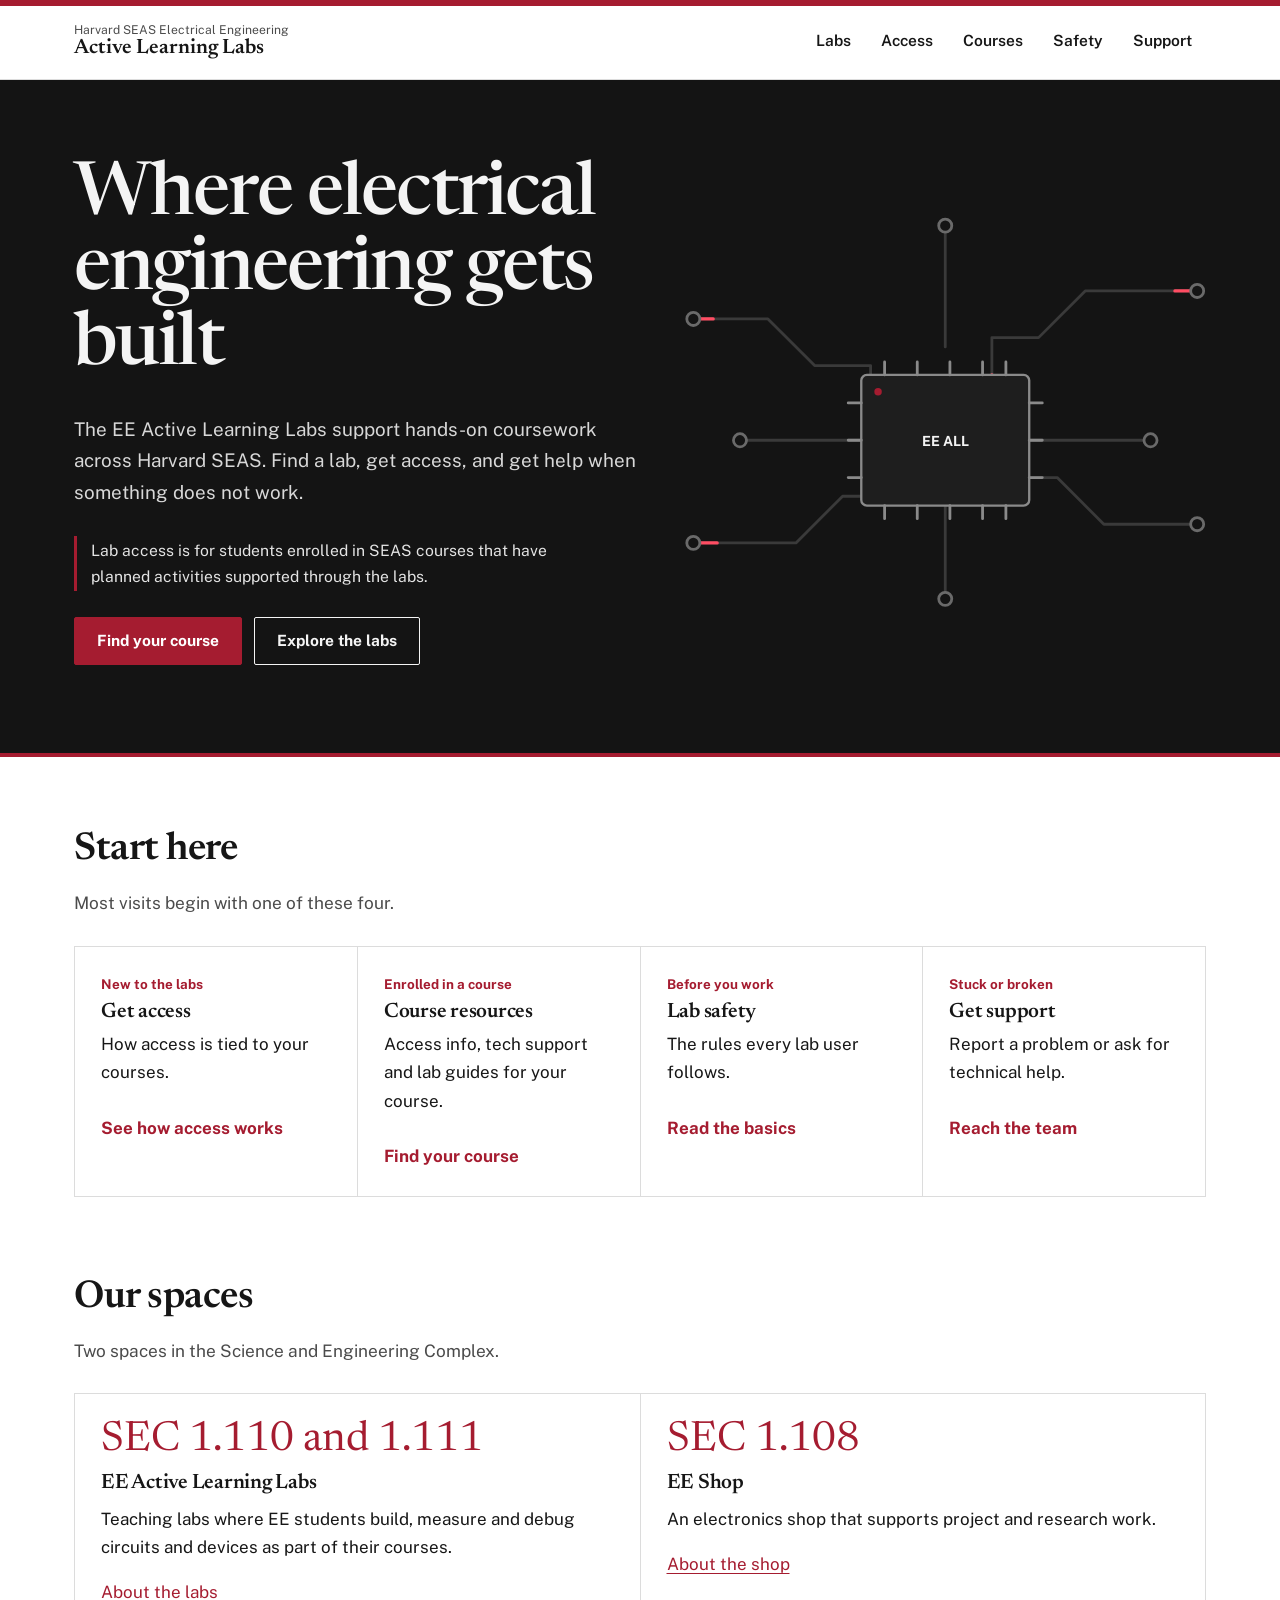
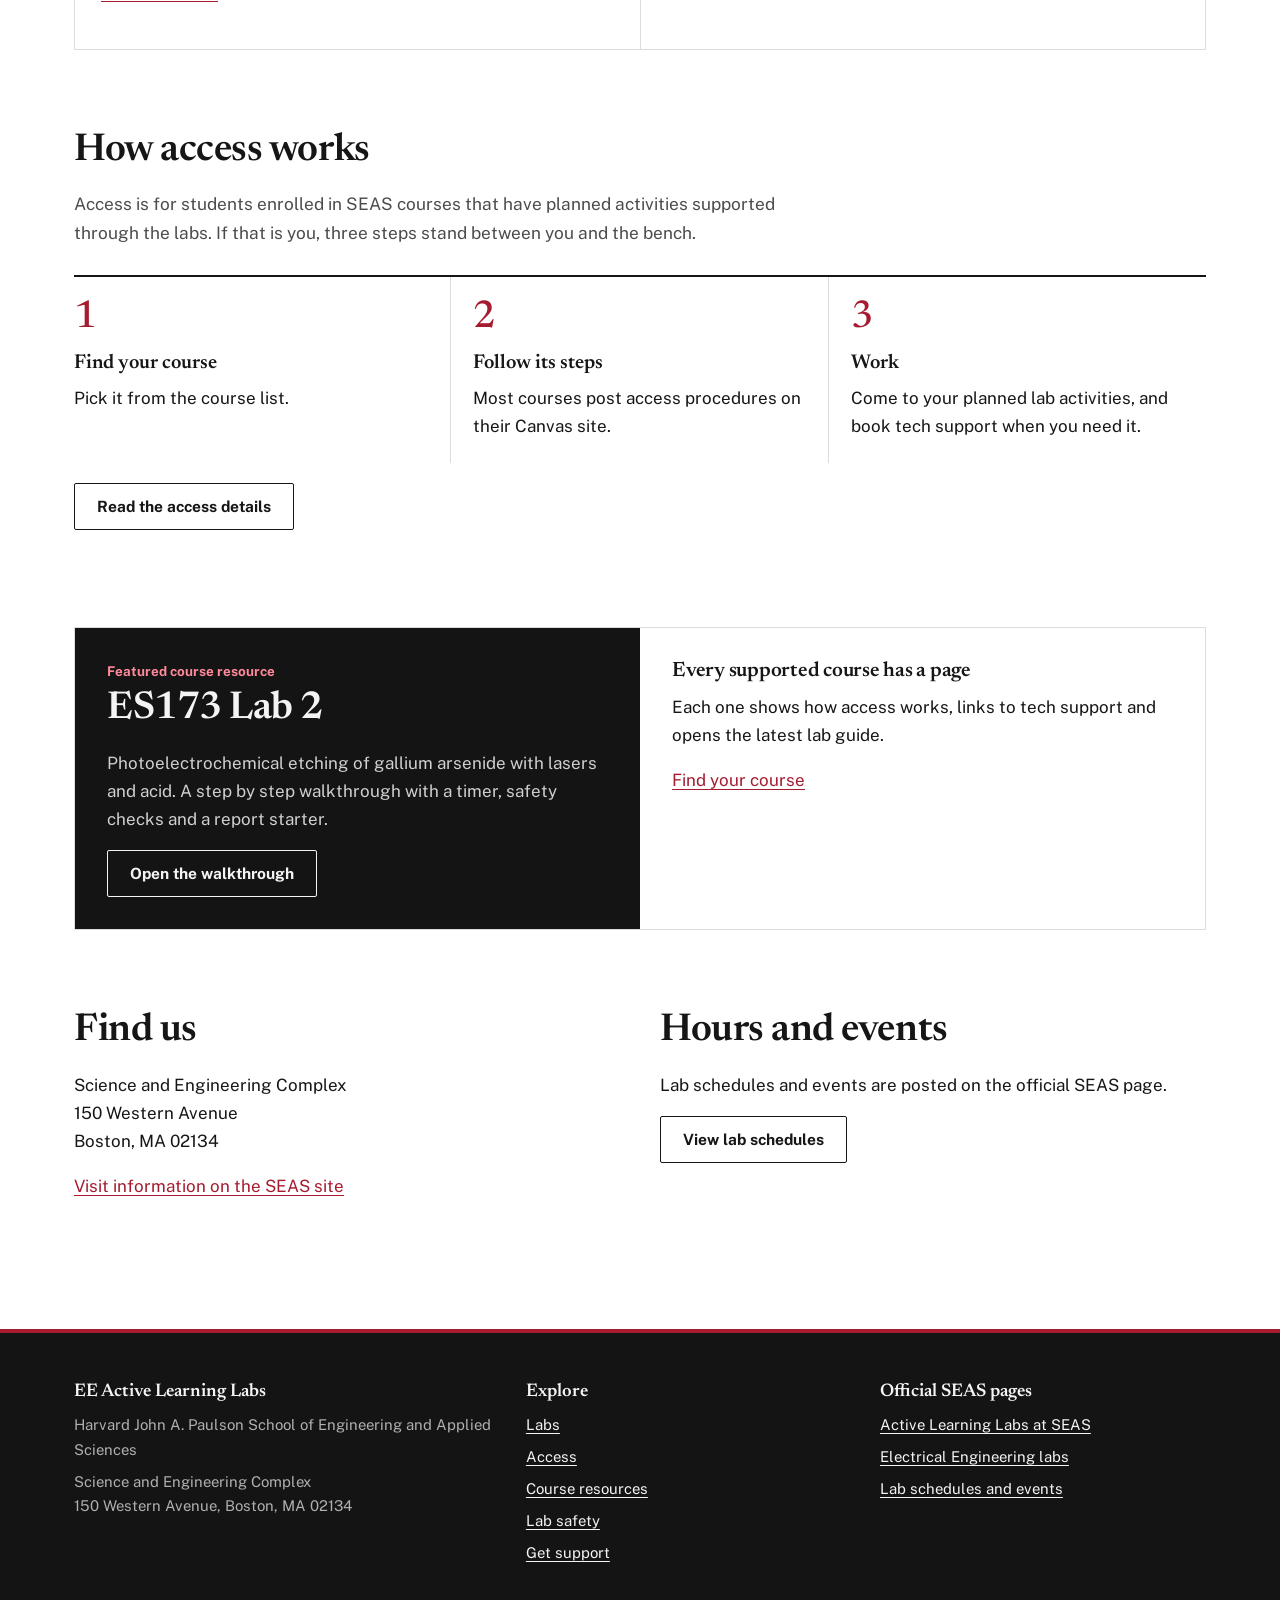
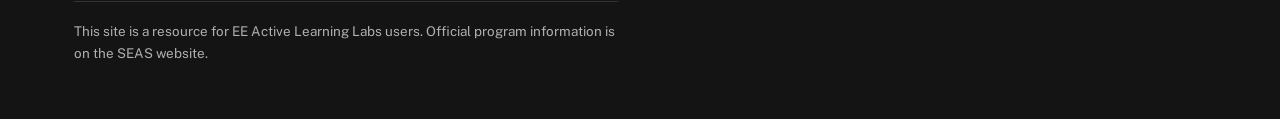
==== commit 49e7749b: "Restore home page index.html (was overwritten by Access page)" ====
--- a/index.html
+++ b/index.html
@@ -3,45 +3,99 @@
 <head>
 <meta charset="utf-8">
 <meta name="viewport" content="width=device-width, initial-scale=1, viewport-fit=cover">
-<title>Access | EE Active Learning Labs</title>
-<meta name="description" content="How lab access works for courses supported by the EE Active Learning Labs.">
-<link rel="icon" href="../assets/img/favicon.svg" type="image/svg+xml">
+<title>EE Active Learning Labs | Harvard SEAS</title>
+<meta name="description" content="Hands-on electrical engineering labs at Harvard SEAS. Find a lab, get access and get support.">
+<link rel="icon" href="assets/img/favicon.svg" type="image/svg+xml">
 <link rel="preconnect" href="https://fonts.googleapis.com"><link rel="preconnect" href="https://fonts.gstatic.com" crossorigin><link href="https://fonts.googleapis.com/css2?family=Newsreader:opsz,wght@6..72,500;6..72,600&family=Public+Sans:wght@400;600;700&display=swap" rel="stylesheet">
-<link rel="stylesheet" href="../assets/css/site.css">
+<link rel="stylesheet" href="assets/css/site.css">
 </head>
 <body>
 <a class="skip" href="#main">Skip to main content</a>
 <header class="site"><div class="wrap site-in">
-  <a class="brand" href="../"><span class="b1">Harvard SEAS Electrical Engineering</span><span class="b2">Active Learning Labs</span></a>
+  <a class="brand" href="./"><span class="b1">Harvard SEAS Electrical Engineering</span><span class="b2">Active Learning Labs</span></a>
   <button class="menu-btn" id="menuBtn" aria-expanded="false" aria-controls="nav">Menu</button>
-  <nav class="nav" id="nav" aria-label="Main"><ul><li><a href="../labs/">Labs</a></li><li><a href="../access/" aria-current="page">Access</a></li><li><a href="../courses/">Courses</a></li><li><a href="../safety/">Safety</a></li><li><a href="../support/">Support</a></li></ul></nav>
+  <nav class="nav" id="nav" aria-label="Main"><ul><li><a href="labs/">Labs</a></li><li><a href="access/">Access</a></li><li><a href="courses/">Courses</a></li><li><a href="safety/">Safety</a></li><li><a href="support/">Support</a></li></ul></nav>
 </div></header>
 <main id="main">
-<section class="page-head"><div class="wrap"><p class="crumb"><a href="../">Home</a> / Access</p><h1>Access</h1><p>Lab access is tied to the courses you are enrolled in and to the specific needs of those courses.</p></div></section>
+<section class="hero"><div class="wrap">
+  <div>
+    <h1>Where electrical engineering gets built</h1>
+    <p class="lede">The EE Active Learning Labs support hands-on coursework across Harvard SEAS. Find a lab, get access, and get help when something does not work.</p>
+    <p class="elig">Lab access is for students enrolled in SEAS courses that have planned activities supported through the labs.</p>
+    <div class="btns"><a class="btn primary" href="courses/">Find your course</a><a class="btn ghost" href="labs/">Explore the labs</a></div>
+  </div>
+  <div class="hero-art" aria-hidden="true"><svg viewBox="0 0 560 440" role="img" aria-label="Decorative circuit board traces with a red signal pulse traveling toward a chip">
+ <g class="trace">
+  <path id="t1" d="M10 360 H120 L170 310 H230 V250" pathLength="400"/>
+  <path id="t2" d="M550 90 H430 L380 140 H330 V180" pathLength="400"/>
+  <path id="t3" d="M10 120 H90 L140 170 H200 V210" pathLength="400"/>
+  <path id="t4" d="M550 340 H450 L400 290 H340 V260" pathLength="400"/>
+  <path d="M280 20 V150"/><path d="M280 420 V290"/><path d="M60 250 H190"/><path d="M370 250 H500"/>
+ </g>
+ <path class="pulse" d="M10 360 H120 L170 310 H230 V250" pathLength="400"/>
+ <path class="pulse b" d="M550 90 H430 L380 140 H330 V180" pathLength="400"/>
+ <path class="pulse c" d="M10 120 H90 L140 170 H200 V210" pathLength="400"/>
+ <g class="pad"><circle cx="10" cy="360" r="7"/><circle cx="550" cy="90" r="7"/><circle cx="10" cy="120" r="7"/><circle cx="550" cy="340" r="7"/><circle cx="280" cy="20" r="7"/><circle cx="280" cy="420" r="7"/><circle cx="60" cy="250" r="7"/><circle cx="500" cy="250" r="7"/></g>
+ <rect class="chip" x="190" y="180" width="180" height="140" rx="6"/>
+ <g stroke="#8A8A8A" stroke-width="3" stroke-linecap="round">
+  <path d="M215 180v-14M250 180v-14M285 180v-14M320 180v-14M345 180v-14"/><path d="M215 320v14M250 320v14M285 320v14M320 320v14M345 320v14"/>
+  <path d="M190 210h-14M190 250h-14M190 290h-14"/><path d="M370 210h14M370 250h14M370 290h14"/>
+ </g>
+ <circle cx="208" cy="198" r="4" fill="#A51C30"/>
+ <text class="chip-t" x="280" y="256" text-anchor="middle">EE ALL</text>
+</svg></div>
+</div></section>
+
 <section class="s"><div class="wrap">
-  <div class="callout"><p>Lab access is for students enrolled in SEAS courses that have planned activities supported through the labs.</p></div>
-  <div class="grid c3">
-    <div><span class="kicker">Tied to your course</span><h3>Enrollment comes first</h3><p>We open the labs to students whose courses have planned lab activities. Your enrollment is what connects you to a space and a schedule.</p></div>
-    <div><span class="kicker">Tied to course needs</span><h3>Every course is different</h3><p>Each course has its own equipment, safety needs and procedures, so what you do first depends on the course you are taking.</p></div>
-    <div><span class="kicker">Where to look</span><h3>Your course page</h3><p>Most courses post their access procedures on the course Canvas site. Your course page here points you there.</p></div>
+  <div class="s-head"><h2>Start here</h2><p>Most visits begin with one of these four.</p></div>
+  <div class="grid c4">
+    <a class="tile" href="access/"><span class="kicker">New to the labs</span><h3>Get access</h3><p>How access is tied to your courses.</p><span class="go">See how access works</span></a>
+    <a class="tile" href="courses/"><span class="kicker">Enrolled in a course</span><h3>Course resources</h3><p>Access info, tech support and lab guides for your course.</p><span class="go">Find your course</span></a>
+    <a class="tile" href="safety/"><span class="kicker">Before you work</span><h3>Lab safety</h3><p>The rules every lab user follows.</p><span class="go">Read the basics</span></a>
+    <a class="tile" href="support/"><span class="kicker">Stuck or broken</span><h3>Get support</h3><p>Report a problem or ask for technical help.</p><span class="go">Reach the team</span></a>
   </div>
-  <p style="margin-top:28px"><a class="btn primary" href="../courses/">Find your course</a></p>
 </div></section>
+
 <section class="s"><div class="wrap">
-  <div class="s-head"><h2>Questions</h2></div>
-  <details class="acc"><summary>Where are the access steps for my course?</summary><div><p>Open your course from the <a href="../courses/">course list</a>. Most courses post access procedures on their Canvas site, and your course page says where to look.</p></div></details>
-  <details class="acc"><summary>My course is not on the list</summary><div><p>Ask your course staff first. If you still need help, use the <a href="../support/">support page</a>.</p></div></details>
-  <details class="acc"><summary>Who do I ask if I am stuck?</summary><div><p>Use the <a href="../support/">support page</a> and name your course.</p></div></details>
+  <div class="s-head"><h2>Our spaces</h2><p>Two spaces in the Science and Engineering Complex.</p></div>
+  <div class="grid c2">
+    <div><span class="room">SEC 1.110 and 1.111</span><h3>EE Active Learning Labs</h3><p>Teaching labs where EE students build, measure and debug circuits and devices as part of their courses.</p><p><a href="labs/">About the labs</a></p></div>
+    <div><span class="room">SEC 1.108</span><h3>EE Shop</h3><p>An electronics shop that supports project and research work.</p><p><a href="labs/">About the shop</a></p></div>
+  </div>
+</div></section>
+
+<section class="s"><div class="wrap">
+  <div class="s-head"><h2>How access works</h2><p>Access is for students enrolled in SEAS courses that have planned activities supported through the labs. If that is you, three steps stand between you and the bench.</p></div>
+  <ol class="steps">
+    <li><b>Find your course</b>Pick it from the course list.</li>
+    <li><b>Follow its steps</b>Most courses post access procedures on their Canvas site.</li>
+    <li><b>Work</b>Come to your planned lab activities, and book tech support when you need it.</li>
+  </ol>
+  <p style="margin-top:20px"><a class="btn" href="access/">Read the access details</a></p>
+</div></section>
+
+<section class="s"><div class="wrap">
+  <div class="feature">
+    <div class="dark"><span class="kicker" style="color:#FF8A99">Featured course resource</span><h2 style="color:#F4F4F4">ES173 Lab 2</h2><p>Photoelectrochemical etching of gallium arsenide with lasers and acid. A step by step walkthrough with a timer, safety checks and a report starter.</p><a class="btn ghost" href="courses/es173-lab2/">Open the walkthrough</a></div>
+    <div><h3>Every supported course has a page</h3><p>Each one shows how access works, links to tech support and opens the latest lab guide.</p><p><a href="courses/">Find your course</a></p></div>
+  </div>
+</div></section>
+
+<section class="s"><div class="wrap">
+  <div class="cols">
+    <div><h2>Find us</h2><p>Science and Engineering Complex<br>150 Western Avenue<br>Boston, MA 02134</p><p><a href="https://seas.harvard.edu/about-us/visit-us" target="_blank" rel="noopener">Visit information on the SEAS site</a></p></div>
+    <div><h2>Hours and events</h2><p>Lab schedules and events are posted on the official SEAS page.</p><p><a class="btn" href="https://seas.harvard.edu/active-learning-labs/events-lab-schedules" target="_blank" rel="noopener">View lab schedules</a></p></div>
+  </div>
 </div></section>
 </main>
 <footer class="foot"><div class="wrap">
   <div><b>EE Active Learning Labs</b><p>Harvard John A. Paulson School of Engineering and Applied Sciences</p><p>Science and Engineering Complex<br>150 Western Avenue, Boston, MA 02134</p></div>
-  <div><b>Explore</b><p><a href="../labs/">Labs</a></p><p><a href="../access/">Access</a></p><p><a href="../courses/">Course resources</a></p><p><a href="../safety/">Lab safety</a></p><p><a href="../support/">Get support</a></p></div>
+  <div><b>Explore</b><p><a href="labs/">Labs</a></p><p><a href="access/">Access</a></p><p><a href="courses/">Course resources</a></p><p><a href="safety/">Lab safety</a></p><p><a href="support/">Get support</a></p></div>
   <div><b>Official SEAS pages</b><p><a href="https://seas.harvard.edu/active-learning-labs" target="_blank" rel="noopener">Active Learning Labs at SEAS</a></p><p><a href="https://seas.harvard.edu/active-learning-labs/electrical-engineering" target="_blank" rel="noopener">Electrical Engineering labs</a></p><p><a href="https://seas.harvard.edu/active-learning-labs/events-lab-schedules" target="_blank" rel="noopener">Lab schedules and events</a></p></div>
   <p class="fine">This site is a resource for EE Active Learning Labs users. Official program information is on the SEAS website.</p>
 </div></footer>
-<script src="../assets/js/config.js"></script>
-<script src="../assets/js/site.js"></script>
+<script src="assets/js/config.js"></script>
+<script src="assets/js/site.js"></script>
 
 </body>
 </html>
